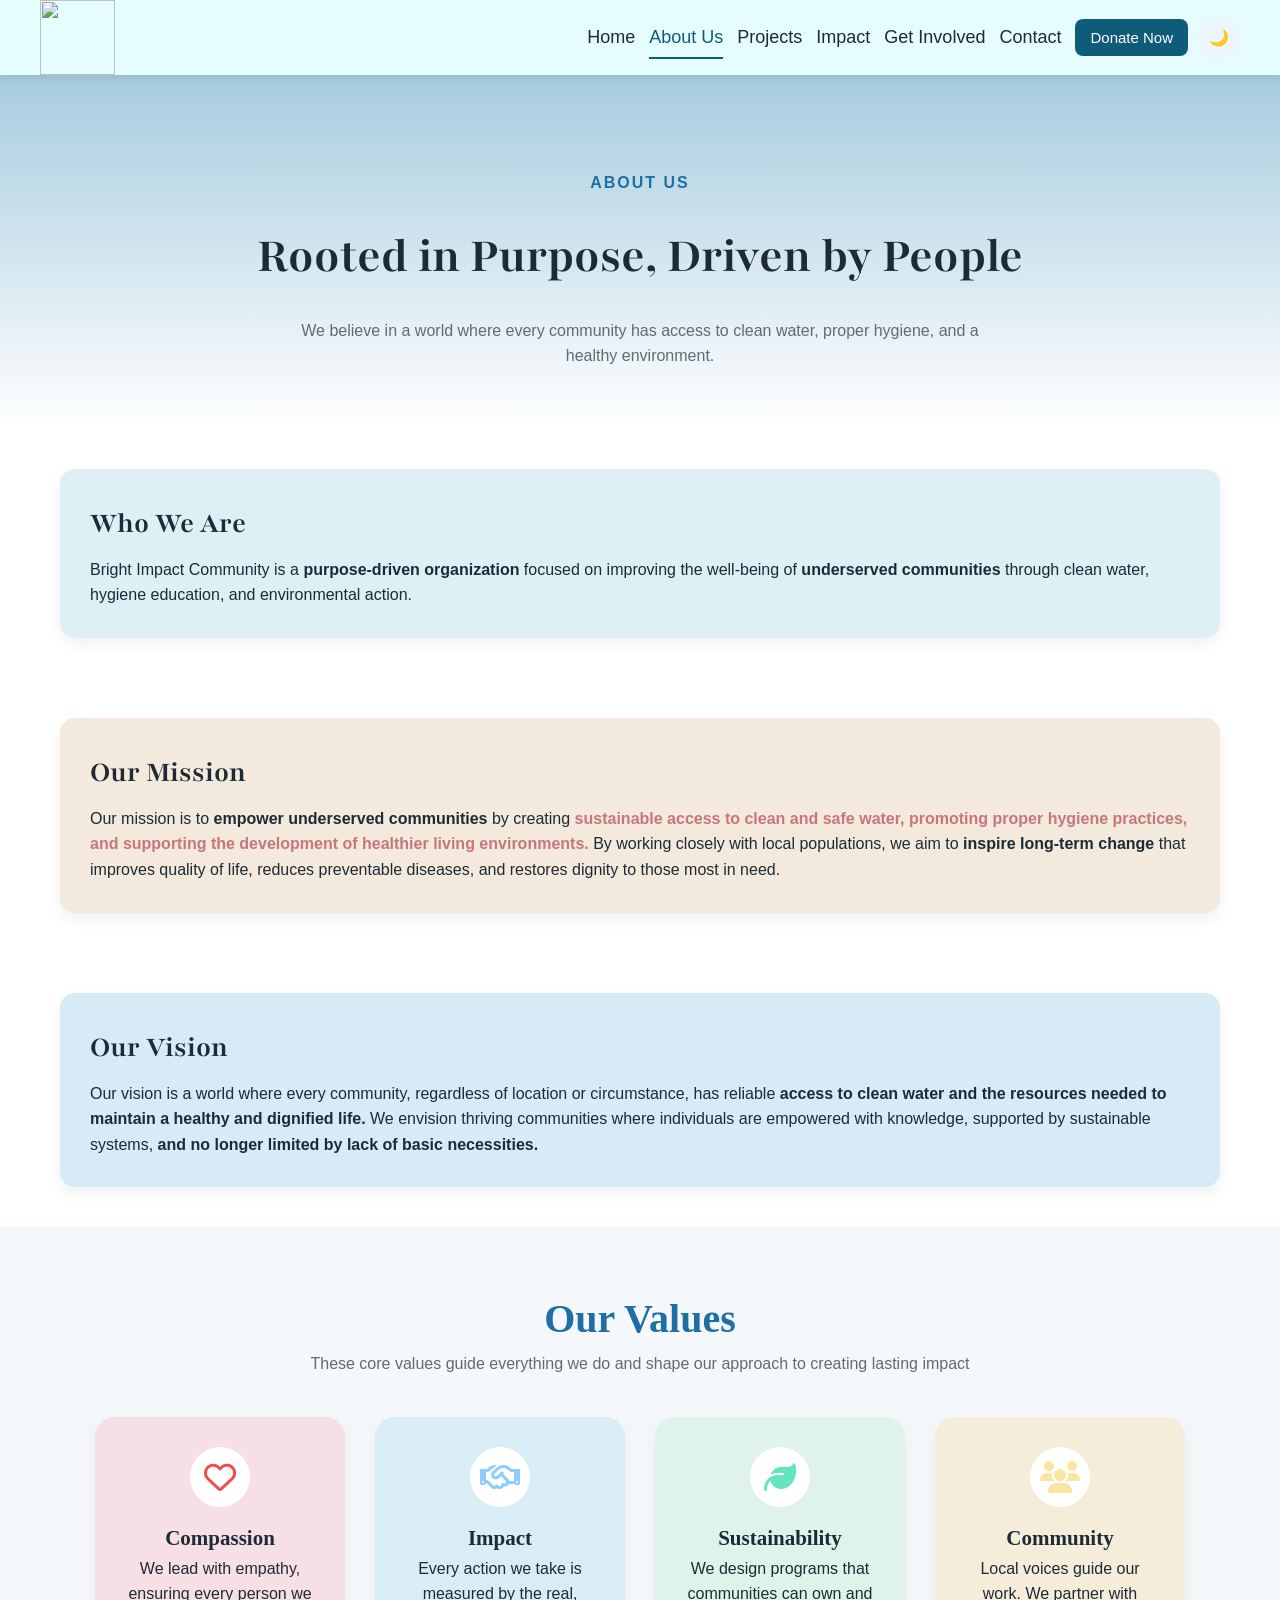
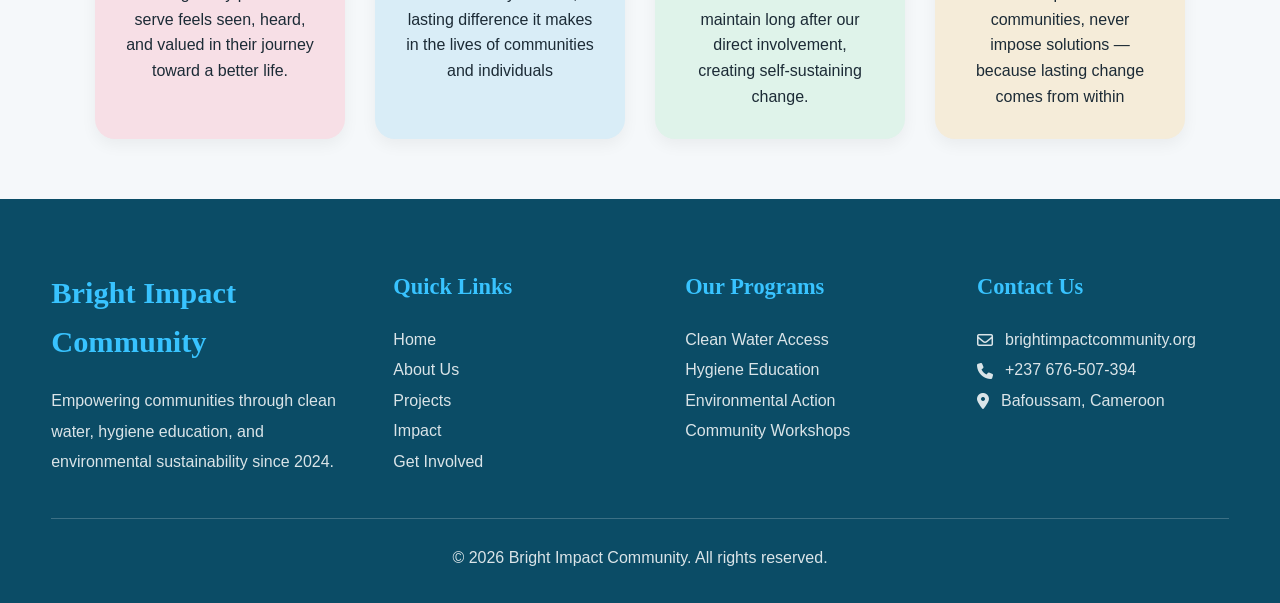
==== About.html @ b59fd04d "Add files via upload" ====
<!DOCTYPE html>
<html lang="en">
<head>
    <meta charset="UTF-8">
    <meta name="viewport" content="width=device-width, initial-scale=1.0">
     <title>About - Bright Impact</title>
    <link rel="stylesheet" href="about.css">
    <link rel="icon" type="image/png" href="images/favicon.png">
    <link rel="preconnect" href="https://fonts.gstatic.com" crossorigin>
    <link href="https://fonts.googleapis.com/css2?family=Playfair:ital,opsz,wght@0,5..1200,300..900;1,5..1200,300..900&display=swap" rel="stylesheet">
    <title>Document</title>
 <link
  rel="stylesheet"
  href="https://cdnjs.cloudflare.com/ajax/libs/font-awesome/6.5.2/css/all.min.css"
/>
</head>
<body>

  <!-- NAVBAR -->
<header class="navbar">
<img src="images/logo-light.png" alt="" class="logo" height="75px" width="75px" id="logo">
  <nav id="nav-menu">
    <a href="index.html" >Home</a>
    <a href="About.html" class="active">About Us</a>
    <a href="Projects.html">Projects</a>
    <a href="Impact.html">Impact</a>
    <a href="GetInvolved.html">Get Involved</a>
    <a href="Contact.html">Contact</a>
  <a href="Contact.html"><button class="donate-btn">Donate Now</button></a>
  </nav>

  <!-- Hamburger -->
     <div class="nav-actions">
        <button id="theme-toggle" class="theme-toggle" aria-label="Toggle theme">🌙</button>
        <button id="menu-toggle" class="menu-toggle" aria-label="Open menu">
          <i class="fa-solid fa-bars"></i>
        </button>
      </div>
</header>

<!-- HERO -->
<section class="hero">
    <p class="small-title">ABOUT US</p>
    <h1>Rooted in Purpose, Driven by People</h1>
    <p class="subtitle">
        We believe in a world where every community has access to clean water,
        proper hygiene, and a healthy environment.
    </p>
</section>

<!-- WHO WE ARE -->
<section class="card-section">
    <div class="card">
        <h2>Who We Are</h2>
        <p>
            Bright Impact Community is a <b>purpose-driven organization</b> focused on improving the well-being of <b>underserved communities</b> through clean water, hygiene education, and environmental action.
        </p>
    </div>
</section>

<!-- MISSION -->
<section class="card-section">
    <div class="card beige">
        <h2>Our Mission</h2>
        <p>
           Our mission is to <b>empower underserved communities</b> by creating <b style="color: rgb(199, 118, 125);">sustainable access to clean and safe water, promoting proper hygiene practices, and supporting the development of healthier living environments.</b>
           By working closely with local populations, we aim to <b>inspire long-term change</b> that improves quality of life, reduces preventable diseases, and restores dignity to those most in need.
        </p>
    </div>
</section>

<!-- VISION -->
<section class="card-section">
    <div class="card blue">
        <h2>Our Vision</h2>
        <p>
           Our vision is a world where every community, regardless of location or circumstance, has reliable <b>access to clean water and the resources needed to maintain a healthy and dignified life.</b>
           We envision thriving communities where individuals are empowered with knowledge, supported by sustainable systems, <b>and no longer limited by lack of basic necessities.</b>
        </p>
    </div>
</section>

<!-- VALUES -->
<section class="values">
    <h2>Our Values</h2>
    <p class="values-sub">
        These core values guide everything we do and shape our approach to creating lasting impact
    </p>

    <div class="values-container">

        <div class="value-card pink">
            <div class="icon"><i class="fa-regular fa-heart fa-2xl" style="color: rgb(237, 79, 79);"></i></div>
            <h3>Compassion</h3>
            <p>We lead with empathy, ensuring every person we serve feels seen, heard, and valued in their journey toward a better life.</p>
        </div>

        <div class="value-card light-blue">
            <div class="icon"><i class="fa-regular fa-handshake fa-2xl" style="color: rgb(142, 204, 252);"></i></div>
            <h3>Impact</h3>
            <p>Every action we take is measured by the real, lasting difference it makes in the lives of communities and individuals</p>
        </div>

        <div class="value-card green">
            <div class="icon"><i class="fa-solid fa-leaf fa-2xl" style="color: rgb(99, 230, 190);"></i></div>
            <h3>Sustainability</h3>
            <p>We design programs that communities can own and maintain long after our direct involvement, creating self-sustaining change.</p>
        </div>

        <div class="value-card yellow">
            <div class="icon"><i class="fa-solid fa-users fa-2xl" style="color: rgb(250, 230, 162);"></i></div>
            <h3>Community</h3>
            <p>Local voices guide our work. We partner with communities, never impose solutions — because lasting change comes from within</p>
        </div>

    </div>
</section>

  <!-- FOOTER -->
  <footer class="footer">
    <div class="footer-grid">
      <div>
        <h3>Bright Impact Community</h3>
        <p>
          Empowering communities through clean water, hygiene education,
          and environmental sustainability since 2024.
        </p>
      </div>

      <div>
        <h4>Quick Links</h4>
        <ul>
          <li><a href="index.html">Home</a></li>
          <li><a href="About.html">About Us</a></li>
          <li><a href="Projects.html">Projects</a></li>
          <li><a href="Impact.html">Impact</a></li>
          <li><a href="GetInvolved.html">Get Involved</a></li>
        </ul>
      </div>

      <div>
        <h4>Our Programs</h4>
        <ul>
          <li><a href="Projects.html">Clean Water Access</a></li>
          <li><a href="Projects.html">Hygiene Education</a></li>
          <li><a href="Projects.html">Environmental Action</a></li>
          <li><a href="Projects.html">Community Workshops</a></li>
        </ul>
      </div>

      <div>
        <h4>Contact Us</h4>
        <ul class="contact-list">
          <li><i class="fa-regular fa-envelope"></i> brightimpactcommunity.org</li>
          <li><i class="fa-solid fa-phone"></i> +237 676-507-394</li>
          <li><i class="fa-solid fa-location-dot"></i> Bafoussam, Cameroon</li>
        </ul>
      </div>
    </div>

    <div class="footer-bottom">
      <p>&copy; 2026 Bright Impact Community. All rights reserved.</p>
    </div>
  </footer>

  <!-- BACK TO TOP -->
  <button id="backToTop" class="back-to-top" aria-label="Back to top">
    <i class="fa-solid fa-arrow-up"></i>
  </button>

<script src="about.js"></script>
</body>
</html>
---- about.css ----
* {
  margin: 0;
  padding: 0;
  box-sizing: border-box;
  font-family: 'Segoe UI', sans-serif;
}

img {
  max-width: 100%;
  display: block;
}

:root {
  --bg-color: #f5f8fa;
  --text-color: #1c2b36;
  --primary-color: #0f5c7a;
  --primary-dark: #0b4c66;
  --nav-bg: #e5fdff;
  --card-color: #ffffff;
  --subtitle-color: #5e6c75;
  --shadow: 0 10px 20px rgba(0,0,0,0.10);
}

body.dark-mode {
  --bg-color: #08131d;
  --text-color: #f3f8fc;
  --primary-color: #35a7d0;
  --primary-dark: #0d2d42;
  --nav-bg: #0b1823;
  --card-color: #10202d;
  --subtitle-color: #bfd0db;
  --shadow: 0 10px 20px rgba(0,0,0,0.35);
}

body {
  background: var(--bg-color);
  color: var(--text-color);
  line-height: 1.6;
  overflow-x: hidden;
}

/* NAVBAR */
.logo {
  border-radius: 0;
  object-fit: cover;
}

.navbar {
  display: flex;
  justify-content: space-between;
  padding: 0 40px;
  align-items: center;
  position: fixed;
  top: 0;
  left: 0;
  width: 100%;
  z-index: 1000;
  background: var(--nav-bg);
  box-shadow: 0 2px 10px rgba(0, 0, 0, 0.1);
}

nav {
  display: flex;
  align-items: center;
  gap: 14px;
  margin-left: auto;
}

.navbar nav a {
  text-decoration: none;
  color: var(--text-color);
  font-size: large;
  position: relative;
}

.navbar nav a:hover,
.navbar nav a.active {
  color: var(--primary-color);
}

.navbar nav a.active::after,
.navbar nav a:hover::after {
  content: "";
  position: absolute;
  left: 0;
  bottom: -7px;
  width: 100%;
  height: 2px;
  background: var(--primary-color);
}

.donate-btn {
  background: var(--primary-color);
  color: white;
  border: none;
  padding: 10px 15px;
  border-radius: 8px;
  font-size: 15px;
  cursor: pointer;
  transition: 0.3s ease;
}

.donate-btn:hover {
  background: var(--primary-dark);
  color: hsl(207, 22%, 90%);
  transform: translateY(-2px);
}

.nav-actions {
  display: flex;
  align-items: center;
  gap: 10px;
  margin-left: 10px;
}

.theme-toggle,
.menu-toggle {
  border: none;
  width: 42px;
  height: 42px;
  border-radius: 50%;
  cursor: pointer;
  background: #edf7fb;
  font-size: 1rem;
}

.menu-toggle {
  display: none;
  font-size: 28px;
  color: var(--text-color);
}

/* HERO */
.hero {
  text-align: center;
  padding: 80px 20px 60px;
  background: linear-gradient(to bottom, #a5cbde, #ffffff);
  margin-top: 70px;
}

body.dark-mode .hero {
  background: linear-gradient(to bottom, #0f2433, #0e3646);
}

.small-title {
  color: #1d6fa5;
  font-weight: bold;
  letter-spacing: 2px;
  padding-top: 20px;
}

body.dark-mode .small-title {
  color: #69c8f0;
}

.hero h1 {
  font-size: clamp(2.4rem, 6vw, 3.2rem);
  margin: 20px 0;
  font-family: Playfair, serif;
}

.subtitle {
  color: var(--subtitle-color);
  max-width: 700px;
  margin: auto;
}

/* CARDS */
.card-section {
  padding: 40px 60px;
  background-color: #ffffff;
}

.card {
  background: #dfeff6;
  padding: 30px;
  border-radius: 15px;
  box-shadow: 0 6px 16px rgba(0,0,0,0.06);
  transition: 0.35s ease;
}

.card:hover {
  transform: translateY(-10px);
  box-shadow: 0 10px 30px rgba(0,0,0,0.18);
}

.card.beige {
  background: #f3e9dc;
}

.card.blue {
  background: #d6ebf5;
}

.card h2 {
  margin-bottom: 10px;
  font-family: Playfair, serif;
  font-size: 30px;
}

/* VALUES */
.values {
  text-align: center;
  padding: 60px 20px;
}

.values h2 {
  font-size: 40px;
  color: #1d6fa5;
  font-family: 'Times New Roman', Times, serif;
}

body.dark-mode .values h2 {
  color: #69c8f0;
}

.values-sub {
  margin-bottom: 40px;
  color: var(--subtitle-color);
}

.values-container {
  display: flex;
  gap: 30px;
  justify-content: center;
  flex-wrap: wrap;
}

.values-container h3 {
  font-family: 'Times New Roman', Times, serif;
  font-size: 21px;
}

.value-card {
  width: 250px;
  padding: 30px;
  border-radius: 20px;
  transition: 0.3s ease;
  box-shadow: 0 6px 16px rgba(0,0,0,0.05);
}

.value-card:hover {
  transform: translateY(-10px);
  box-shadow: 0 5px 15px rgba(0,0,0,0.18);
}

/* COLORS */
.pink { background: #f7dfe6; }
.light-blue { background: #d9edf7; }
.green { background: #dff3ea; }
.yellow { background: #f5ecd9; }

/* ICON */
.icon {
  background: white;
  width: 60px;
  height: 60px;
  border-radius: 50%;
  display: flex;
  justify-content: center;
  align-items: center;
  margin: auto auto 15px;
}
/*Animations*/
/* REVEAL ANIMATION */
.card,
.value-card {
  opacity: 0;
  transform: translateY(40px);
  transition: all 0.6s ease;
}

.card.show,
.value-card.show {
  opacity: 1;
  transform: translateY(0);
}
/* FOOTER */
.footer {
  background: #0b4c66;
  color: white;
  padding: 70px 0 30px;
}

.footer-grid {
  width: min(1180px, 92%);
  margin: auto;
  display: grid;
  grid-template-columns: 1.2fr 1fr 1fr 1fr;
  gap: 40px;
}

.footer h3,
.footer h4 {
  font-family: "Playfair Display", serif;
  margin-bottom: 20px;
  font-size: 1.9rem;
  color: #38c3ff;
}

.footer h4 {
  font-size: 1.4rem;
}

.footer p,
.footer li,
.footer a {
  color: rgba(255,255,255,0.85);
  line-height: 1.9;
  font-size: 1rem;
  text-decoration: none;
}

.footer ul {
  list-style: none;
}

.footer a:hover {
  color: white;
}

.contact-list li {
  display: flex;
  align-items: center;
  gap: 12px;
}

.footer-bottom {
  width: min(1180px, 92%);
  margin: 40px auto 0;
  border-top: 1px solid rgba(255,255,255,0.2);
  padding-top: 24px;
  text-align: center;
}

/* BACK TO TOP */
.back-to-top {
  position: fixed;
  right: 22px;
  bottom: 24px;
  width: 62px;
  height: 62px;
  border: none;
  border-radius: 50%;
  background: linear-gradient(135deg, #14a8e2, #1a6bf2);
  color: white;
  font-size: 1.3rem;
  box-shadow: 0 12px 25px rgba(17, 121, 200, 0.25);
  cursor: pointer;
  z-index: 999;
  opacity: 0;
  visibility: hidden;
  transition: 0.3s ease;
}

.back-to-top.show {
  opacity: 1;
  visibility: visible;
}

/* DARK MODE */
body.dark-mode .navbar {
  background: rgba(10, 22, 34, 0.96);
}

body.dark-mode nav a,
body.dark-mode .theme-toggle,
body.dark-mode .menu-toggle,
body.dark-mode .hero h1,
body.dark-mode .card h2,
body.dark-mode .value-card h3 {
  color: #e8f1ff;
}

body.dark-mode .subtitle,
body.dark-mode .values-sub,
body.dark-mode .card p,
body.dark-mode .value-card p {
  color: #bfd1e6;
}

body.dark-mode .card-section,
body.dark-mode .values {
  background: #0d1b2a;
}

body.dark-mode .card,
body.dark-mode .card.beige,
body.dark-mode .card.blue,
body.dark-mode .value-card {
  background: #14283c;
}

body.dark-mode .icon {
  background: #163244;
}

/* RESPONSIVE */
@media (max-width: 1100px) {
  .footer-grid {
    grid-template-columns: repeat(2, 1fr);
  }

  .card-section {
    padding: 30px;
  }
}

@media (max-width: 900px) {
  .menu-toggle {
    display: inline-grid;
    place-items: center;
  }

  nav {
    position: absolute;
    top: 82px;
    right: 4%;
    width: 260px;
    background: var(--nav-bg);
    flex-direction: column;
    align-items: flex-start;
    padding: 24px;
    border-radius: 20px;
    box-shadow: var(--shadow);
    opacity: 0;
    pointer-events: none;
    transform: translateY(20px);
    transition: 0.3s ease;
  }

  nav.active {
    opacity: 1;
    pointer-events: auto;
    transform: translateY(0);
  }

  .footer-grid {
    grid-template-columns: 1fr;
  }

  body.dark-mode nav {
    background: var(--nav-bg);
  }

  body.dark-mode .theme-toggle,
  body.dark-mode .menu-toggle {
    background: #14283c;
    color: #e8f1ff;
  }
}

@media (max-width: 700px) {
  .hero {
    padding: 70px 18px 45px;
  }

  .card-section {
    padding: 20px 16px;
  }

  .card {
    padding: 22px;
  }

  .value-card {
    width: 100%;
    max-width: 340px;
  }

  .back-to-top {
    width: 55px;
    height: 55px;
    right: 16px;
    bottom: 18px;
  }
}

@media (max-width: 480px) {
  nav {
    width: calc(100vw - 28px);
    right: 14px;
    top: 78px;
  }

  .hero h1 {
    font-size: 2rem;
  }
}
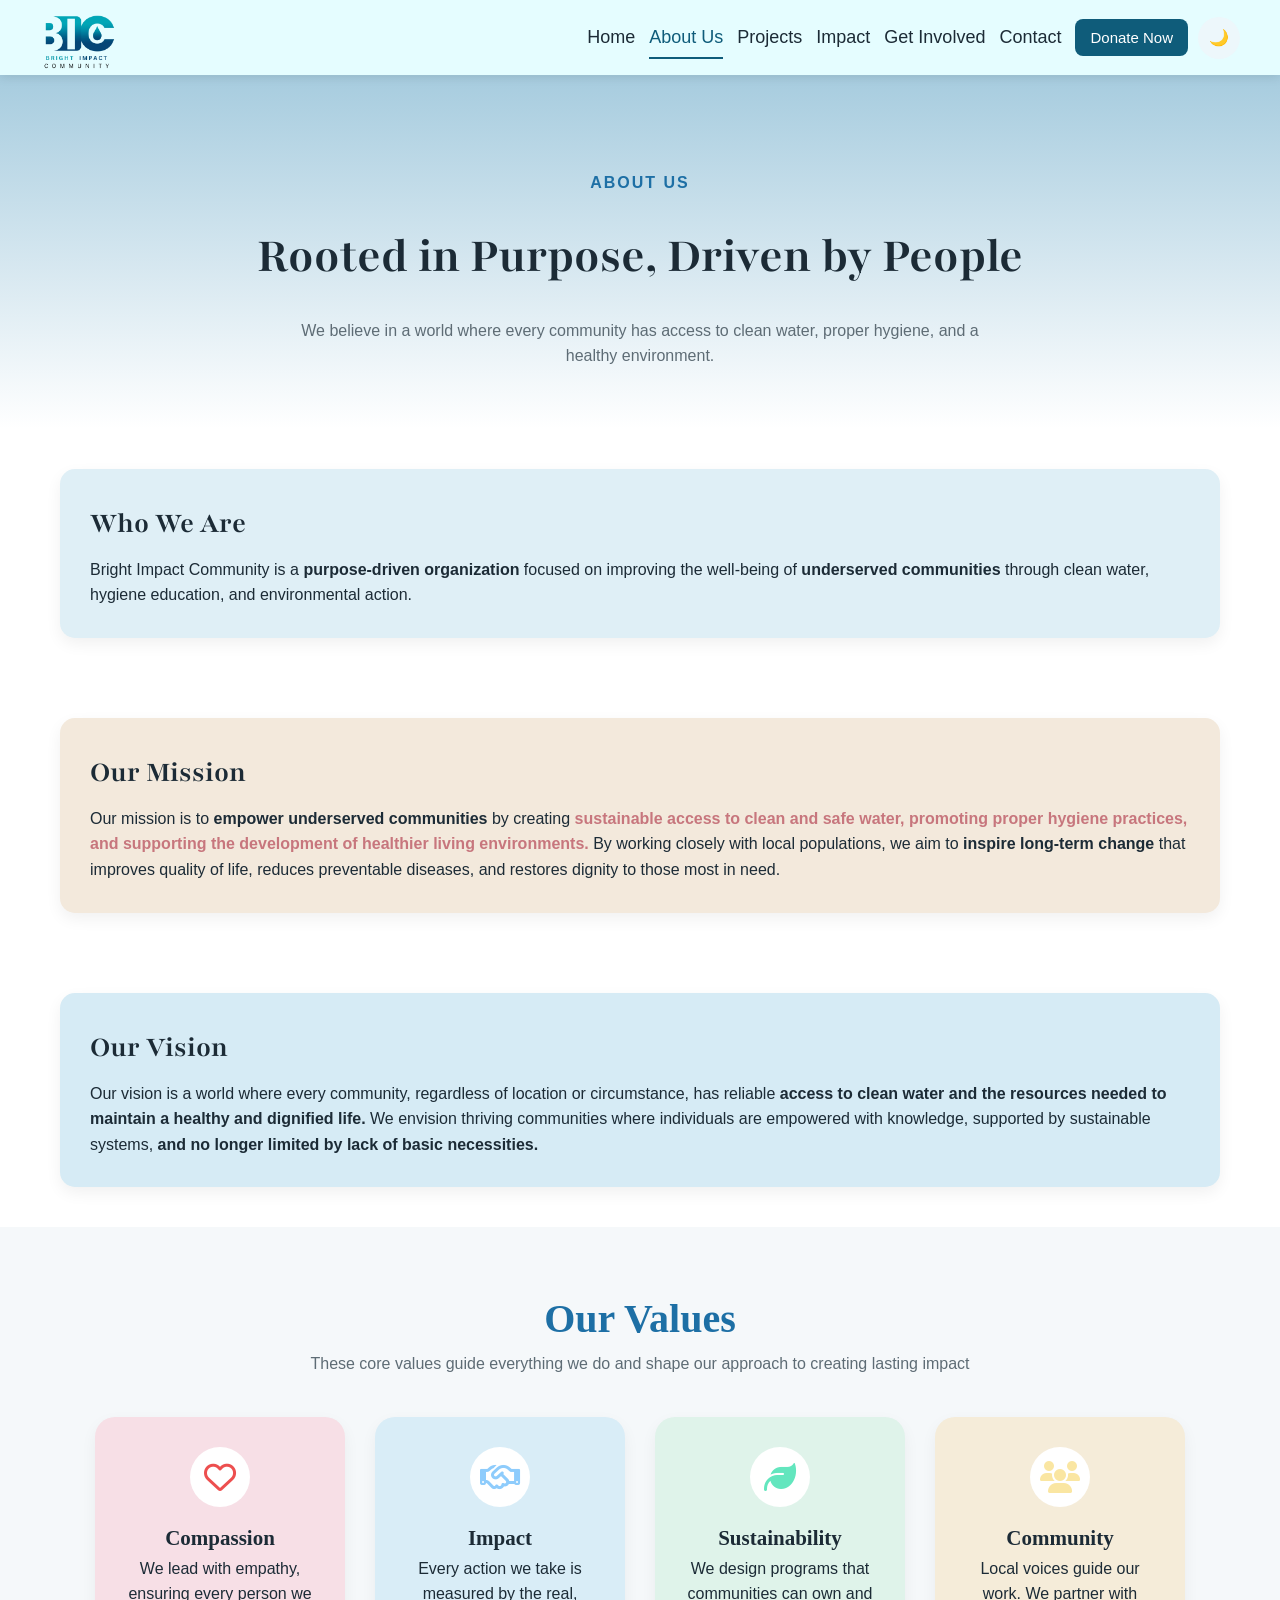
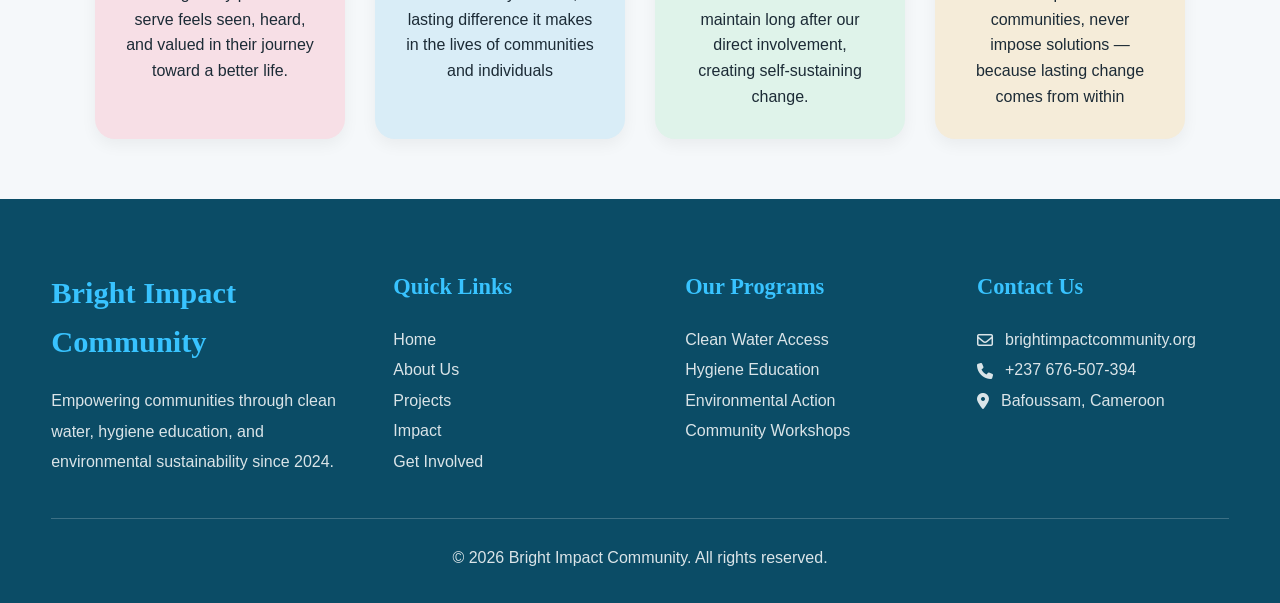
==== commit 3f61cf16: "Refactor About.html for improved structure Updated HTML structure and fixed resource links." ====
--- a/About.html
+++ b/About.html
@@ -5,7 +5,7 @@
     <meta name="viewport" content="width=device-width, initial-scale=1.0">
      <title>About - Bright Impact</title>
     <link rel="stylesheet" href="about.css">
-    <link rel="icon" type="image/png" href="images/favicon.png">
+    <link rel="icon" type="image/png" href="favicon.png">
     <link rel="preconnect" href="https://fonts.gstatic.com" crossorigin>
     <link href="https://fonts.googleapis.com/css2?family=Playfair:ital,opsz,wght@0,5..1200,300..900;1,5..1200,300..900&display=swap" rel="stylesheet">
     <title>Document</title>
@@ -18,7 +18,7 @@
 
   <!-- NAVBAR -->
 <header class="navbar">
-<img src="images/logo-light.png" alt="" class="logo" height="75px" width="75px" id="logo">
+<img src="logo-light.png" alt="" class="logo" height="75px" width="75px" id="logo">
   <nav id="nav-menu">
     <a href="index.html" >Home</a>
     <a href="About.html" class="active">About Us</a>
@@ -170,4 +170,4 @@
 
 <script src="about.js"></script>
 </body>
-</html>+</html>
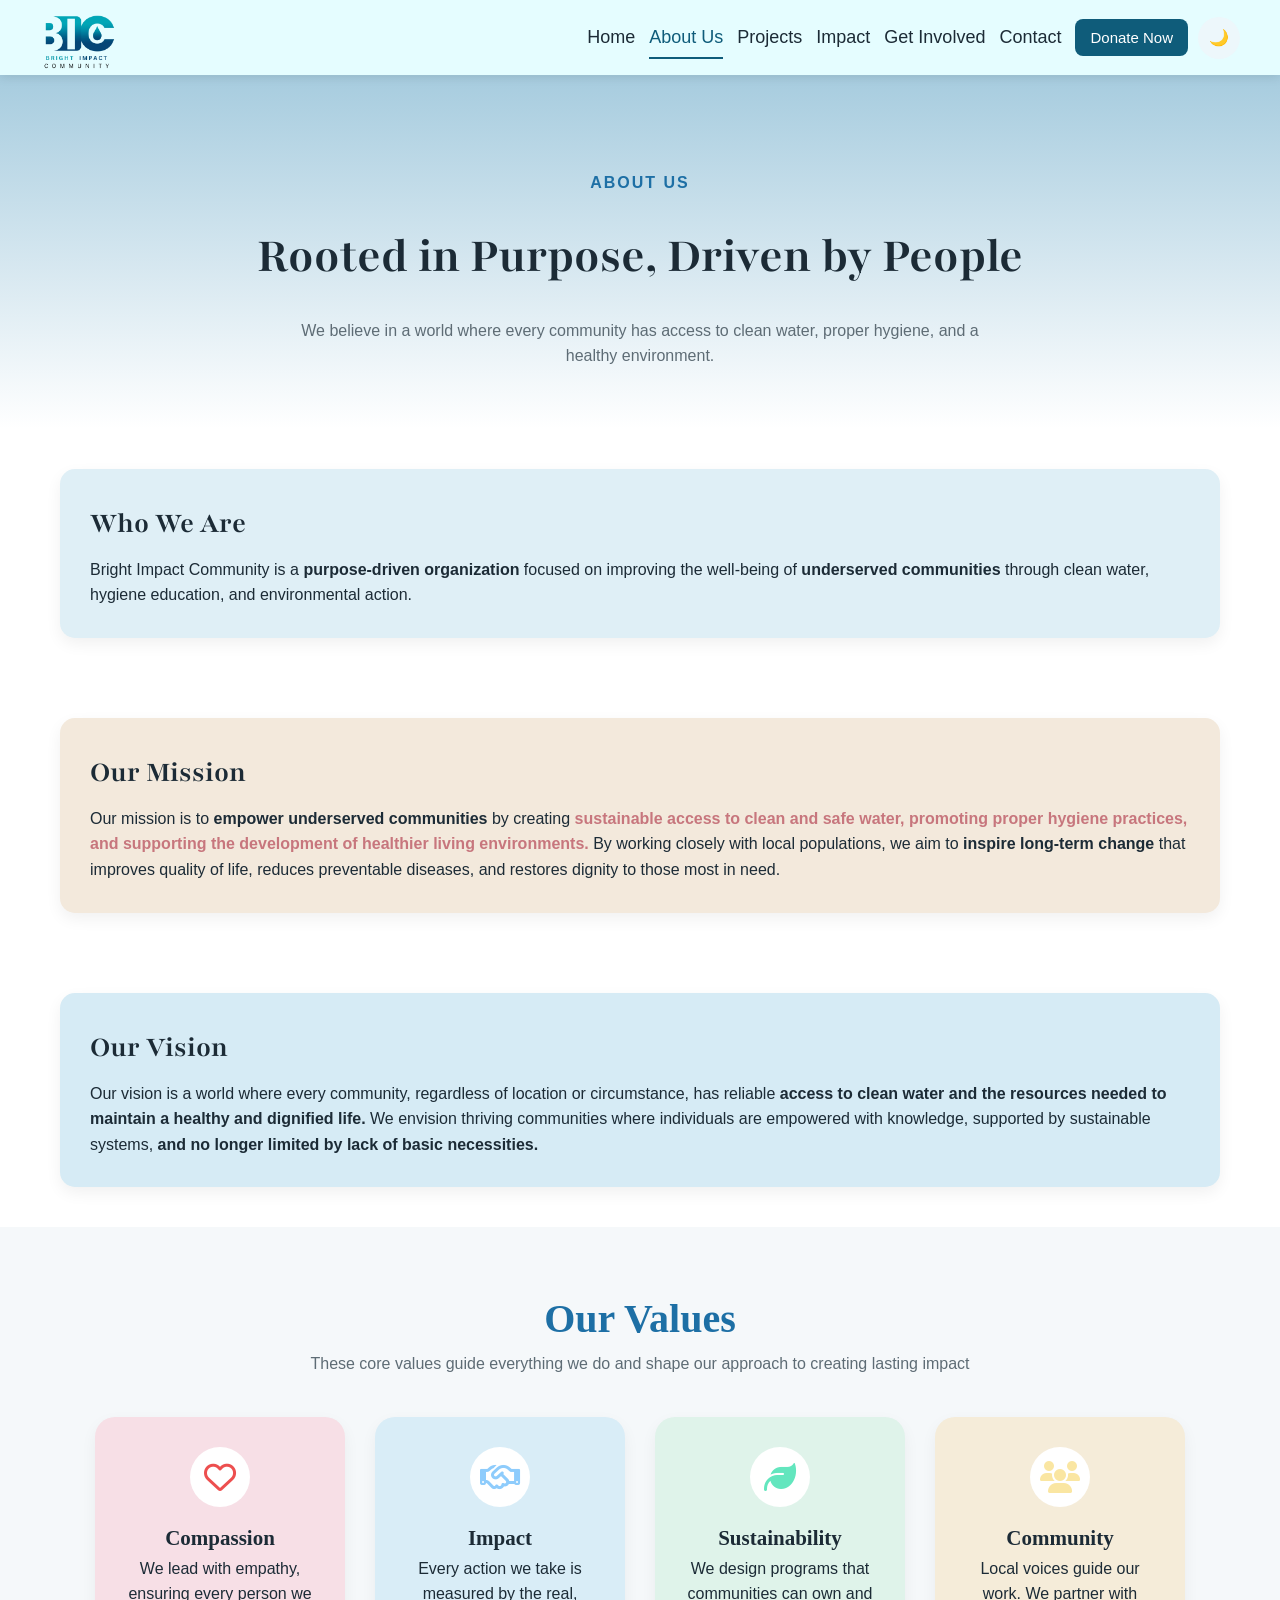
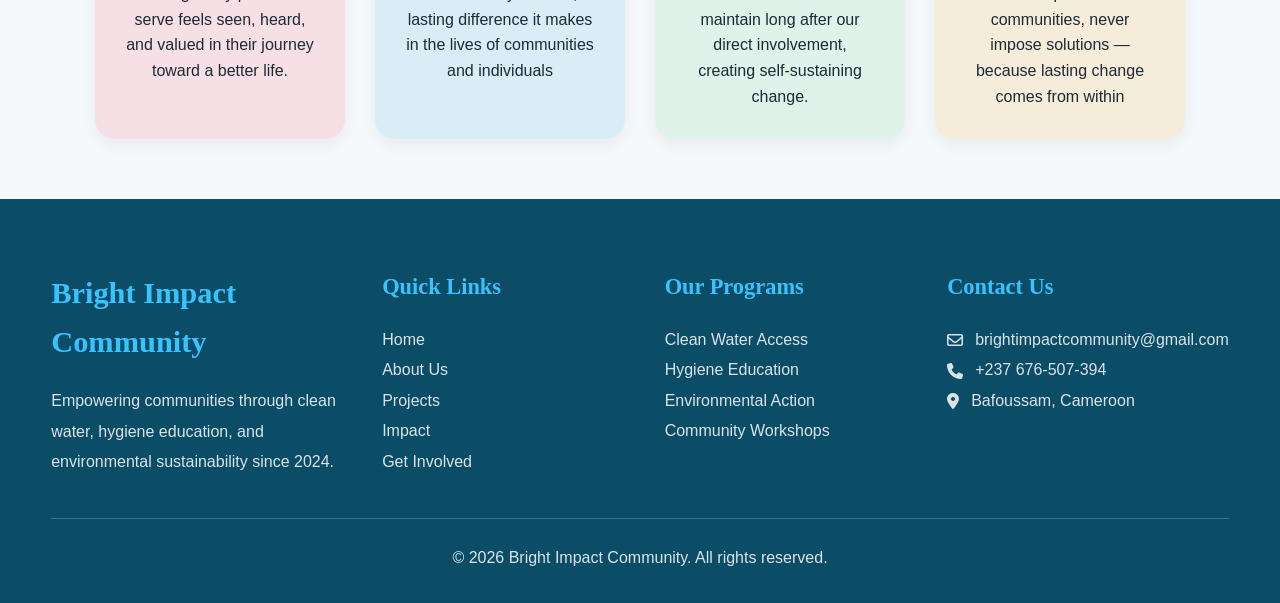
==== commit 8d8a9a98: "Fix HTML structure and update content" ====
--- a/About.html
+++ b/About.html
@@ -151,7 +151,7 @@
       <div>
         <h4>Contact Us</h4>
         <ul class="contact-list">
-          <li><i class="fa-regular fa-envelope"></i> brightimpactcommunity.org</li>
+          <li><i class="fa-regular fa-envelope"></i> brightimpactcommunity@gmail.com </li>
           <li><i class="fa-solid fa-phone"></i> +237 676-507-394</li>
           <li><i class="fa-solid fa-location-dot"></i> Bafoussam, Cameroon</li>
         </ul>
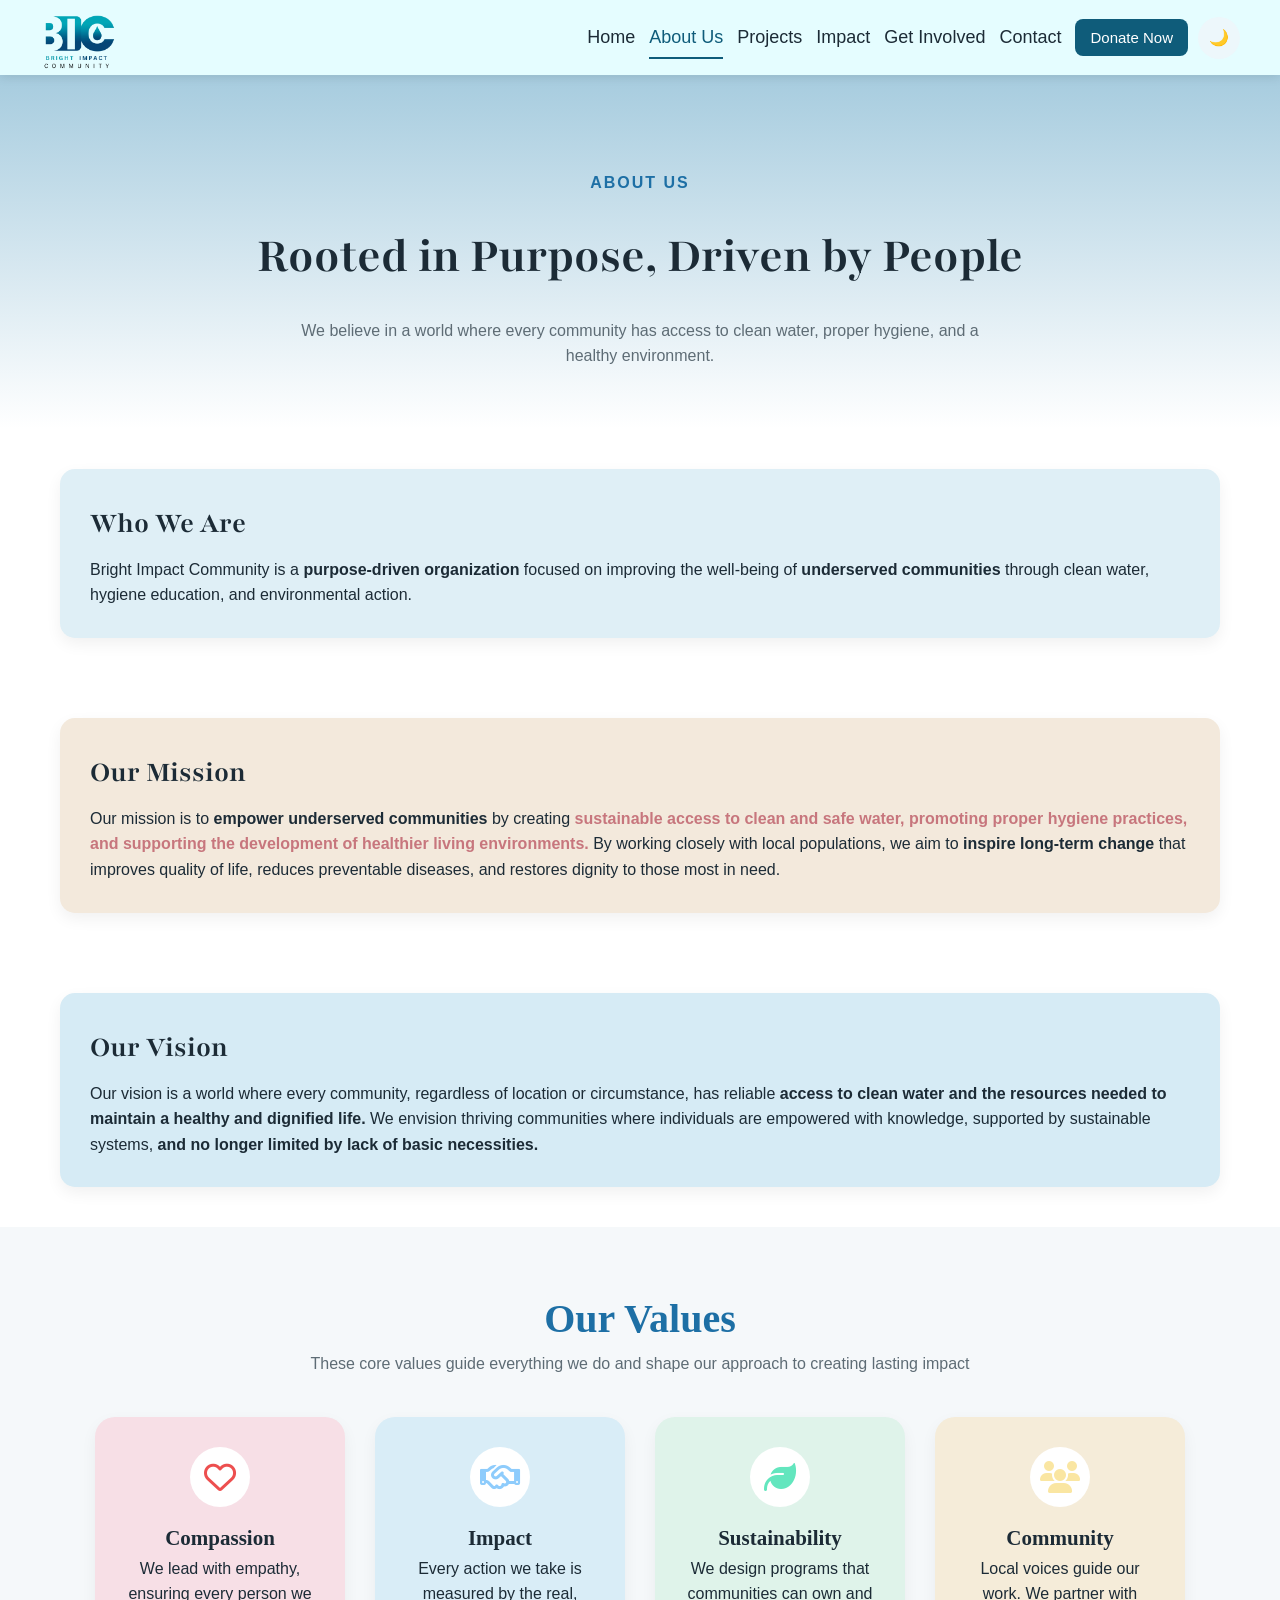
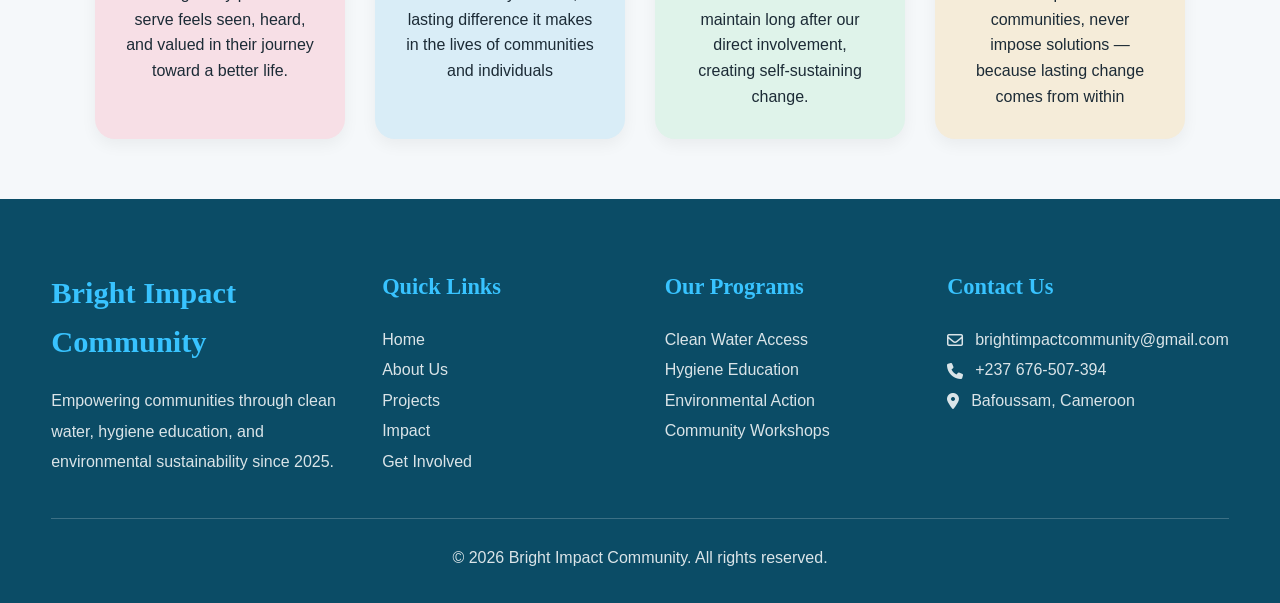
==== commit 8cc3afa0: "Fix HTML encoding issues in About.html" ====
--- a/About.html
+++ b/About.html
@@ -123,7 +123,7 @@
         <h3>Bright Impact Community</h3>
         <p>
           Empowering communities through clean water, hygiene education,
-          and environmental sustainability since 2024.
+          and environmental sustainability since 2025.
         </p>
       </div>
 
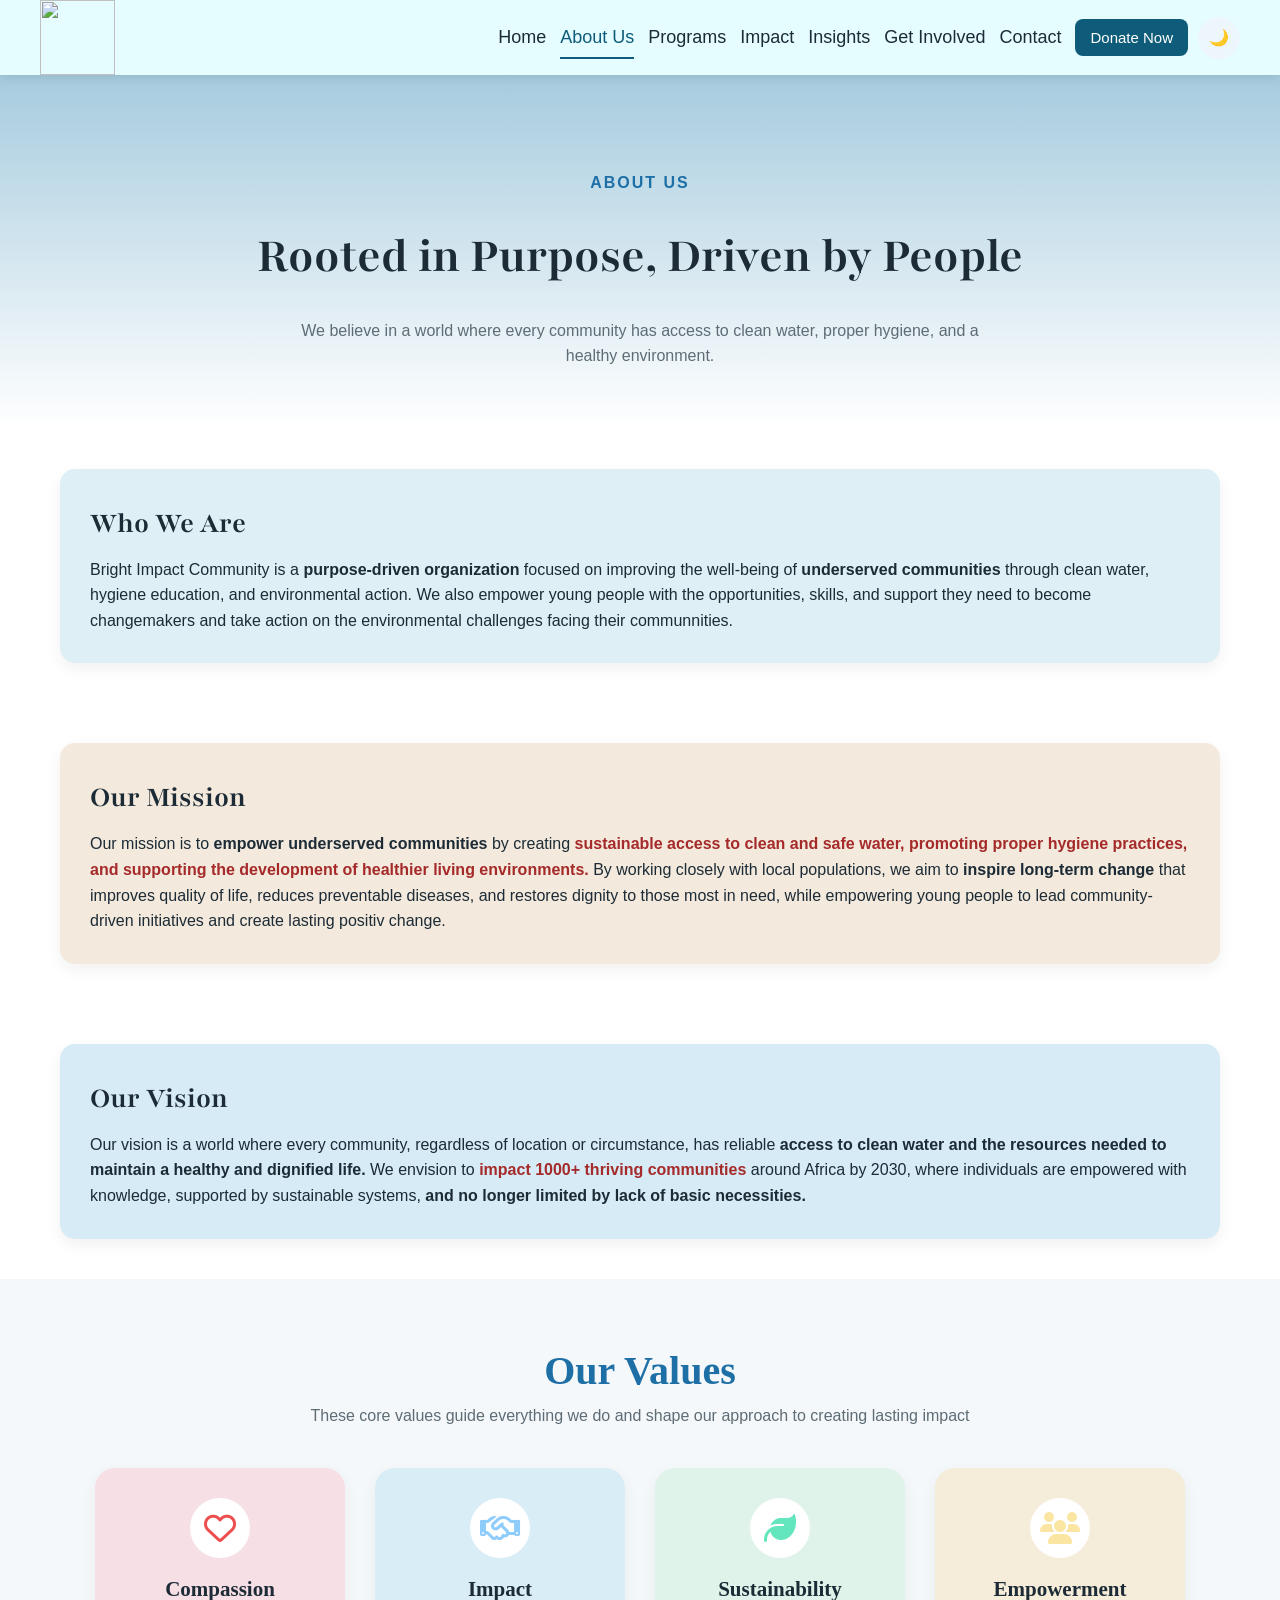
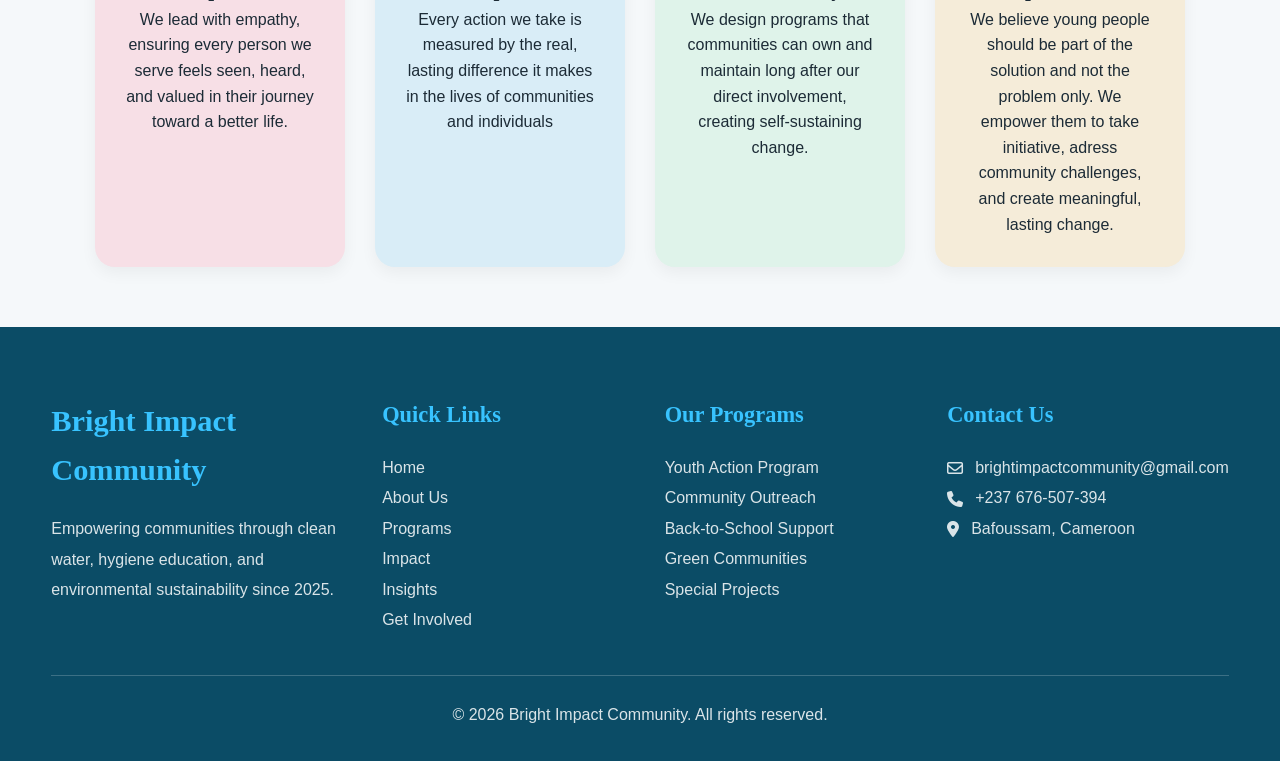
==== commit 308552a6: "Add files via upload" ====
--- a/About.html
+++ b/About.html
@@ -5,7 +5,7 @@
     <meta name="viewport" content="width=device-width, initial-scale=1.0">
      <title>About - Bright Impact</title>
     <link rel="stylesheet" href="about.css">
-    <link rel="icon" type="image/png" href="favicon.png">
+    <link rel="icon" type="image/png" href="images/favicon.png">
     <link rel="preconnect" href="https://fonts.gstatic.com" crossorigin>
     <link href="https://fonts.googleapis.com/css2?family=Playfair:ital,opsz,wght@0,5..1200,300..900;1,5..1200,300..900&display=swap" rel="stylesheet">
     <title>Document</title>
@@ -18,15 +18,16 @@
 
   <!-- NAVBAR -->
 <header class="navbar">
-<img src="logo-light.png" alt="" class="logo" height="75px" width="75px" id="logo">
+<img src="images/logo-light.png" alt="" class="logo" height="75px" width="75px" id="logo">
   <nav id="nav-menu">
     <a href="index.html" >Home</a>
     <a href="About.html" class="active">About Us</a>
-    <a href="Projects.html">Projects</a>
+    <a href="Projects.html">Programs</a>
     <a href="Impact.html">Impact</a>
+    <a href="Insights.html">Insights</a>
     <a href="GetInvolved.html">Get Involved</a>
     <a href="Contact.html">Contact</a>
-  <a href="Contact.html"><button class="donate-btn">Donate Now</button></a>
+  <a href="https://dodonate.org/donate/brightimpactcommunity" target="_blank" rel="noopener"><button class="donate-btn">Donate Now</button></a>
   </nav>
 
   <!-- Hamburger -->
@@ -54,6 +55,8 @@
         <h2>Who We Are</h2>
         <p>
             Bright Impact Community is a <b>purpose-driven organization</b> focused on improving the well-being of <b>underserved communities</b> through clean water, hygiene education, and environmental action.
+            We also empower young people with the opportunities, skills, and support they need to become changemakers and take action
+            on the environmental challenges facing their communnities.
         </p>
     </div>
 </section>
@@ -63,8 +66,8 @@
     <div class="card beige">
         <h2>Our Mission</h2>
         <p>
-           Our mission is to <b>empower underserved communities</b> by creating <b style="color: rgb(199, 118, 125);">sustainable access to clean and safe water, promoting proper hygiene practices, and supporting the development of healthier living environments.</b>
-           By working closely with local populations, we aim to <b>inspire long-term change</b> that improves quality of life, reduces preventable diseases, and restores dignity to those most in need.
+           Our mission is to <b>empower underserved communities</b> by creating <b style="color: brown;">sustainable access to clean and safe water, promoting proper hygiene practices, and supporting the development of healthier living environments.</b>
+           By working closely with local populations, we aim to <b>inspire long-term change</b> that improves quality of life, reduces preventable diseases, and restores dignity to those most in need, while empowering young people to lead community-driven initiatives and create lasting positiv change.
         </p>
     </div>
 </section>
@@ -75,7 +78,7 @@
         <h2>Our Vision</h2>
         <p>
            Our vision is a world where every community, regardless of location or circumstance, has reliable <b>access to clean water and the resources needed to maintain a healthy and dignified life.</b>
-           We envision thriving communities where individuals are empowered with knowledge, supported by sustainable systems, <b>and no longer limited by lack of basic necessities.</b>
+           We envision to <b style="color: brown;">impact 1000+ thriving communities</b> around Africa by 2030, where individuals are empowered with knowledge, supported by sustainable systems, <b>and no longer limited by lack of basic necessities.</b>
         </p>
     </div>
 </section>
@@ -109,8 +112,10 @@
 
         <div class="value-card yellow">
             <div class="icon"><i class="fa-solid fa-users fa-2xl" style="color: rgb(250, 230, 162);"></i></div>
-            <h3>Community</h3>
-            <p>Local voices guide our work. We partner with communities, never impose solutions — because lasting change comes from within</p>
+            <h3>Empowerment</h3>
+            <p>We believe young people should be part of the solution and not the problem only. We empower them
+              to take initiative, adress community challenges, and create meaningful, lasting change.
+            </p>
         </div>
 
     </div>
@@ -132,26 +137,28 @@
         <ul>
           <li><a href="index.html">Home</a></li>
           <li><a href="About.html">About Us</a></li>
-          <li><a href="Projects.html">Projects</a></li>
+          <li><a href="Projects.html">Programs</a></li>
           <li><a href="Impact.html">Impact</a></li>
+          <li><a href="Insights.html">Insights</a></li>
           <li><a href="GetInvolved.html">Get Involved</a></li>
         </ul>
       </div>
 
-      <div>
+     <div>
         <h4>Our Programs</h4>
         <ul>
-          <li><a href="Projects.html">Clean Water Access</a></li>
-          <li><a href="Projects.html">Hygiene Education</a></li>
-          <li><a href="Projects.html">Environmental Action</a></li>
-          <li><a href="Projects.html">Community Workshops</a></li>
+          <li><a href="Projects.html#youth-action">Youth Action Program</a></li>
+          <li><a href="Projects.html#community-outreach">Community Outreach</a></li>
+          <li><a href="Projects.html#back-to-school">Back-to-School Support</a></li>
+          <li><a href="Projects.html#green-communities">Green Communities</a></li>
+          <li><a href="Projects.html#special-projects">Special Projects</a></li>
         </ul>
       </div>
 
       <div>
         <h4>Contact Us</h4>
         <ul class="contact-list">
-          <li><i class="fa-regular fa-envelope"></i> brightimpactcommunity@gmail.com </li>
+          <li><i class="fa-regular fa-envelope"></i> brightimpactcommunity@gmail.com</li>
           <li><i class="fa-solid fa-phone"></i> +237 676-507-394</li>
           <li><i class="fa-solid fa-location-dot"></i> Bafoussam, Cameroon</li>
         </ul>
@@ -170,4 +177,4 @@
 
 <script src="about.js"></script>
 </body>
-</html>
+</html>
--- a/about.css
+++ b/about.css
@@ -487,3 +487,17 @@
     font-size: 2rem;
   }
 }
+
+@media (max-width: 1100px) {
+  .navbar {
+    padding: 0 20px;
+  }
+
+  .navbar nav a {
+    font-size: 1rem;
+  }
+
+  nav {
+    gap: 10px;
+  }
+}
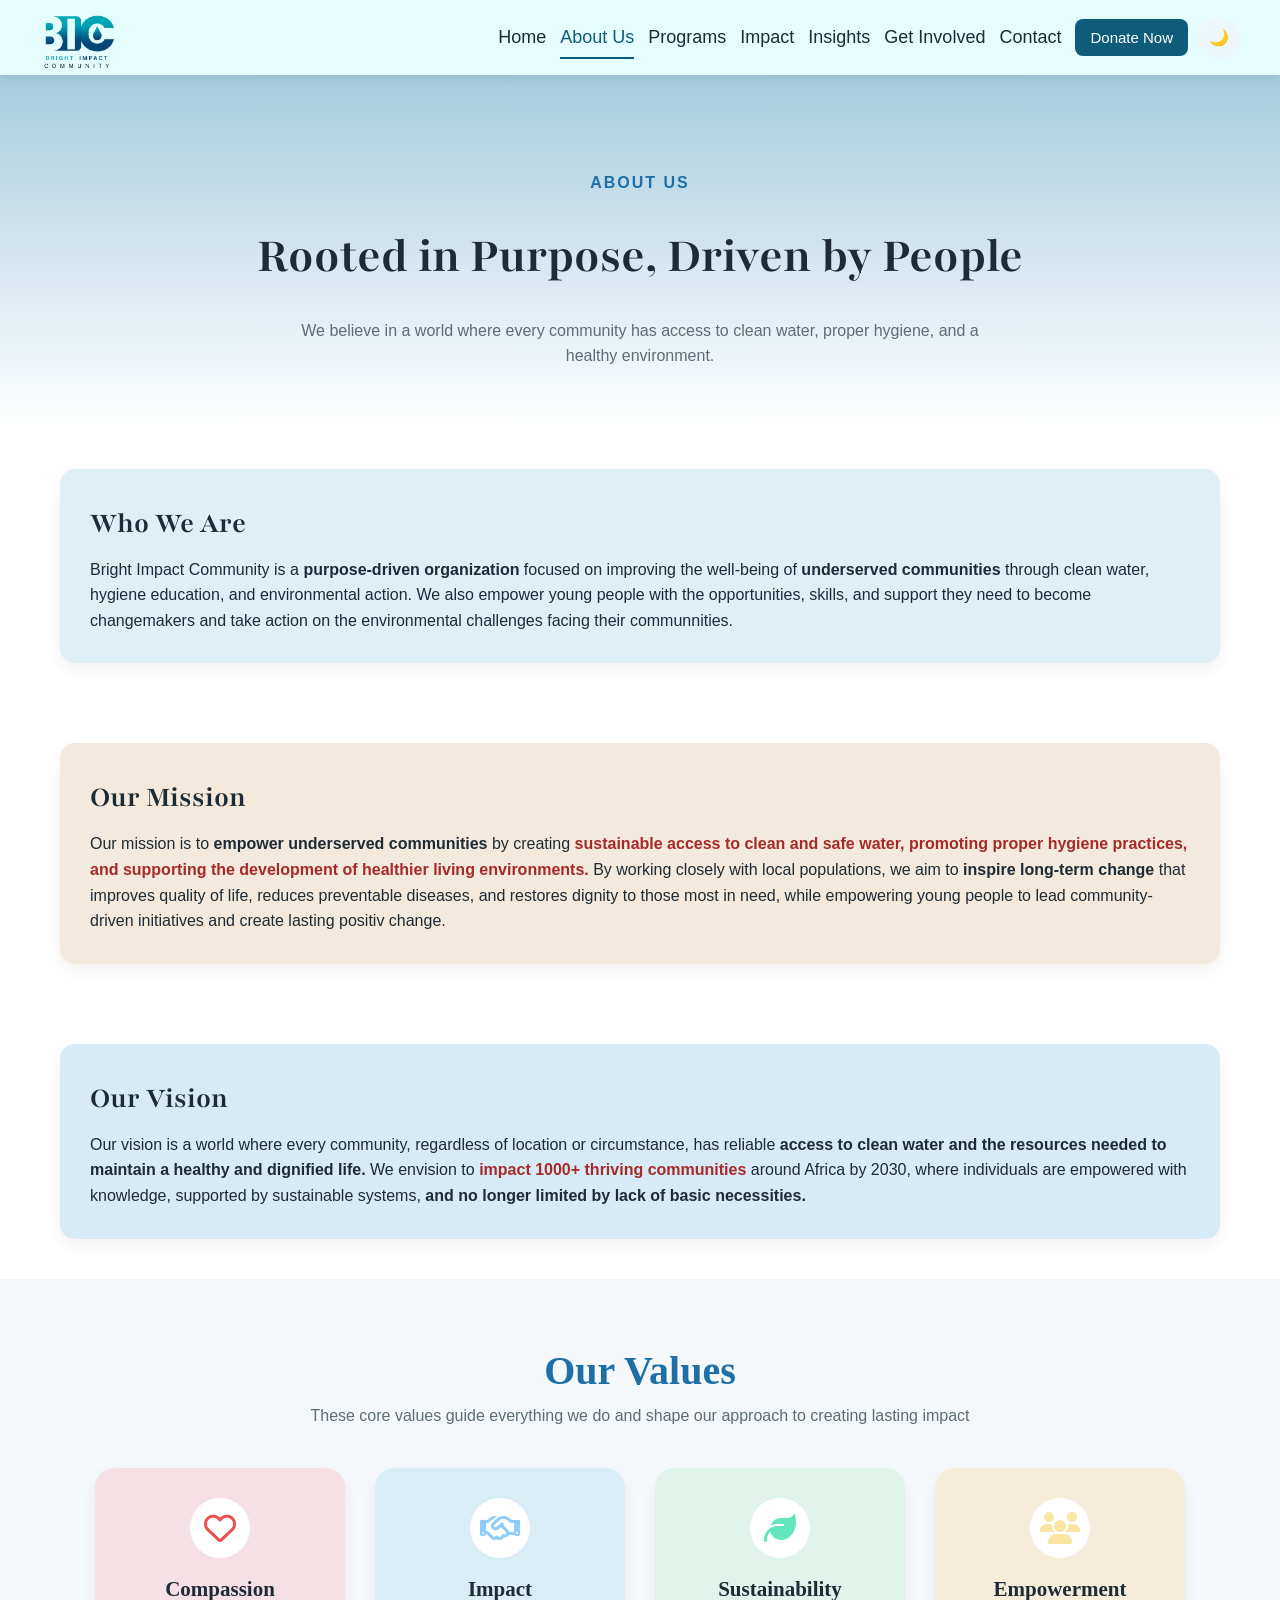
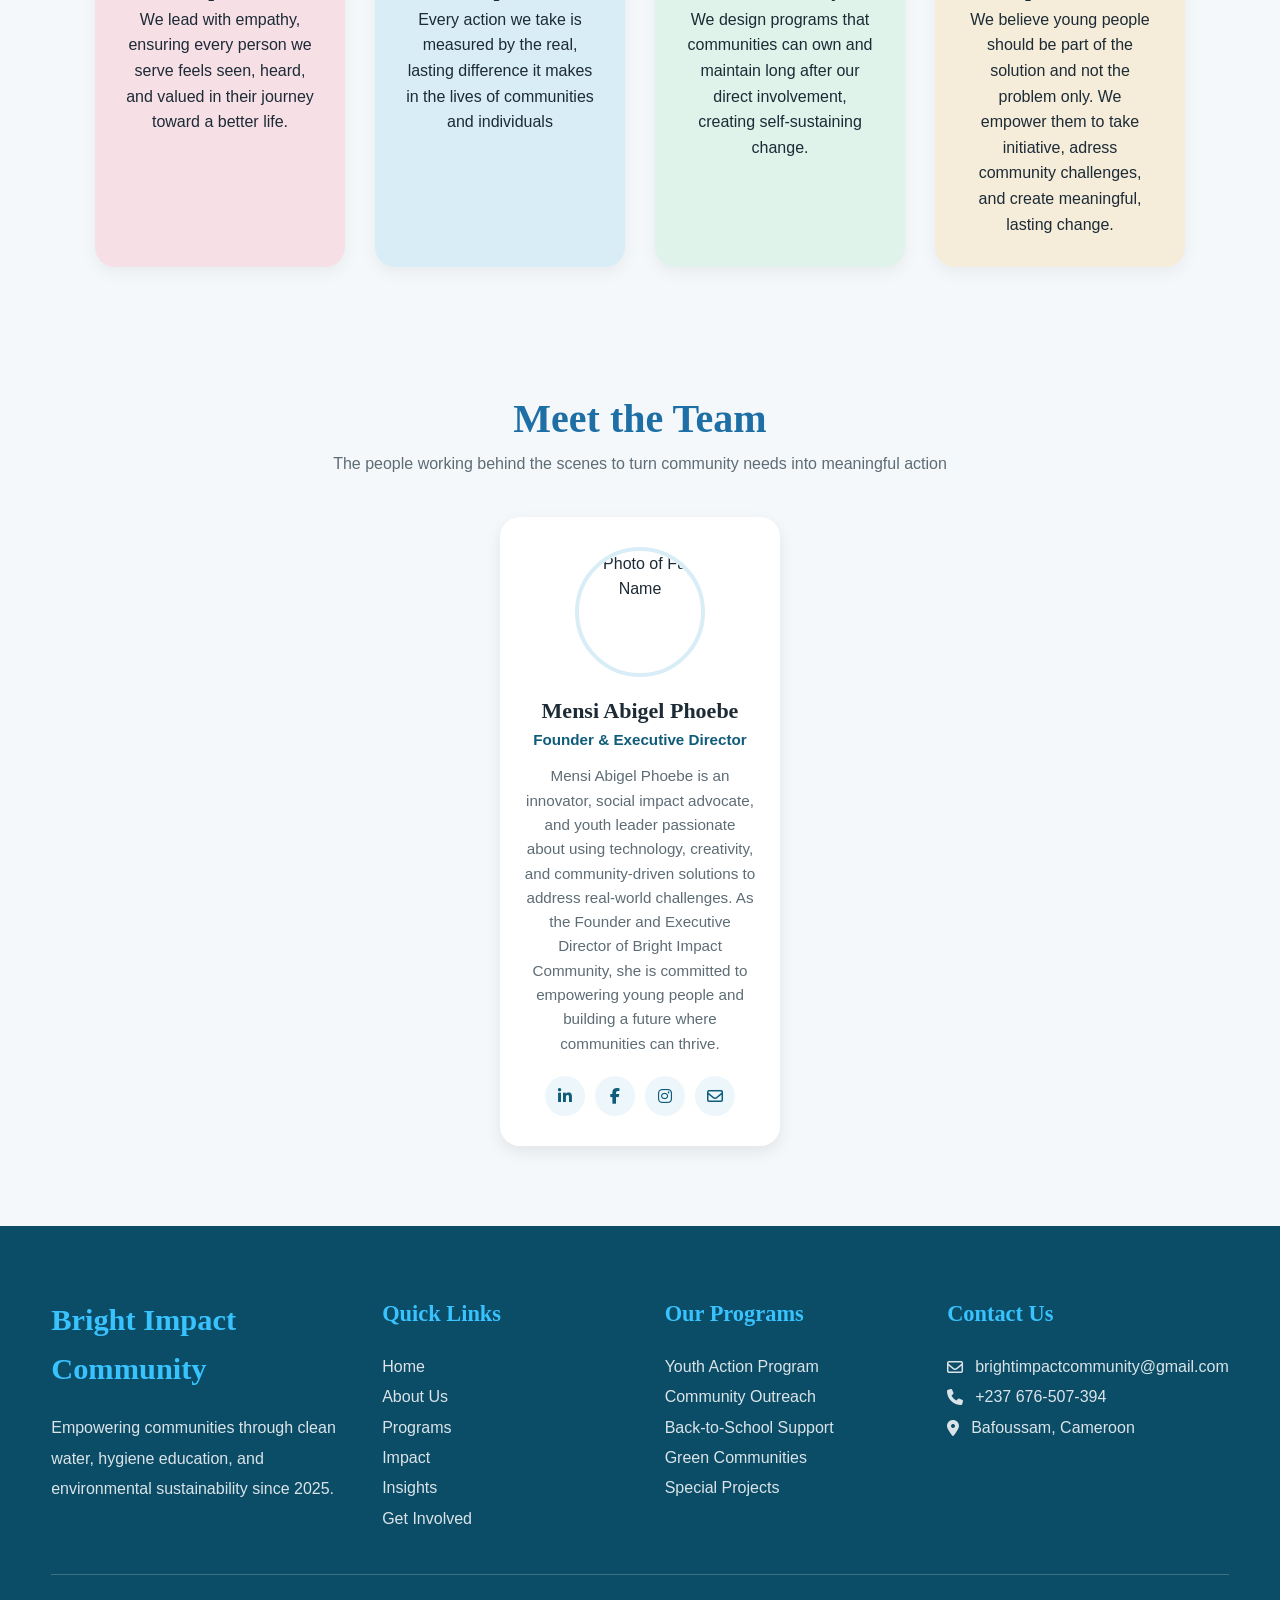
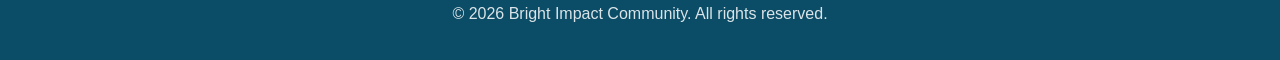
==== commit e6af02cf: "Add files via upload" ====
--- a/About.html
+++ b/About.html
@@ -1,180 +1,211 @@
-<!DOCTYPE html>
-<html lang="en">
-<head>
-    <meta charset="UTF-8">
-    <meta name="viewport" content="width=device-width, initial-scale=1.0">
-     <title>About - Bright Impact</title>
-    <link rel="stylesheet" href="about.css">
-    <link rel="icon" type="image/png" href="images/favicon.png">
-    <link rel="preconnect" href="https://fonts.gstatic.com" crossorigin>
-    <link href="https://fonts.googleapis.com/css2?family=Playfair:ital,opsz,wght@0,5..1200,300..900;1,5..1200,300..900&display=swap" rel="stylesheet">
-    <title>Document</title>
- <link
-  rel="stylesheet"
-  href="https://cdnjs.cloudflare.com/ajax/libs/font-awesome/6.5.2/css/all.min.css"
-/>
-</head>
-<body>
-
-  <!-- NAVBAR -->
-<header class="navbar">
-<img src="images/logo-light.png" alt="" class="logo" height="75px" width="75px" id="logo">
-  <nav id="nav-menu">
-    <a href="index.html" >Home</a>
-    <a href="About.html" class="active">About Us</a>
-    <a href="Projects.html">Programs</a>
-    <a href="Impact.html">Impact</a>
-    <a href="Insights.html">Insights</a>
-    <a href="GetInvolved.html">Get Involved</a>
-    <a href="Contact.html">Contact</a>
-  <a href="https://dodonate.org/donate/brightimpactcommunity" target="_blank" rel="noopener"><button class="donate-btn">Donate Now</button></a>
-  </nav>
-
-  <!-- Hamburger -->
-     <div class="nav-actions">
-        <button id="theme-toggle" class="theme-toggle" aria-label="Toggle theme">🌙</button>
-        <button id="menu-toggle" class="menu-toggle" aria-label="Open menu">
-          <i class="fa-solid fa-bars"></i>
-        </button>
-      </div>
-</header>
-
-<!-- HERO -->
-<section class="hero">
-    <p class="small-title">ABOUT US</p>
-    <h1>Rooted in Purpose, Driven by People</h1>
-    <p class="subtitle">
-        We believe in a world where every community has access to clean water,
-        proper hygiene, and a healthy environment.
-    </p>
-</section>
-
-<!-- WHO WE ARE -->
-<section class="card-section">
-    <div class="card">
-        <h2>Who We Are</h2>
-        <p>
-            Bright Impact Community is a <b>purpose-driven organization</b> focused on improving the well-being of <b>underserved communities</b> through clean water, hygiene education, and environmental action.
-            We also empower young people with the opportunities, skills, and support they need to become changemakers and take action
-            on the environmental challenges facing their communnities.
-        </p>
-    </div>
-</section>
-
-<!-- MISSION -->
-<section class="card-section">
-    <div class="card beige">
-        <h2>Our Mission</h2>
-        <p>
-           Our mission is to <b>empower underserved communities</b> by creating <b style="color: brown;">sustainable access to clean and safe water, promoting proper hygiene practices, and supporting the development of healthier living environments.</b>
-           By working closely with local populations, we aim to <b>inspire long-term change</b> that improves quality of life, reduces preventable diseases, and restores dignity to those most in need, while empowering young people to lead community-driven initiatives and create lasting positiv change.
-        </p>
-    </div>
-</section>
-
-<!-- VISION -->
-<section class="card-section">
-    <div class="card blue">
-        <h2>Our Vision</h2>
-        <p>
-           Our vision is a world where every community, regardless of location or circumstance, has reliable <b>access to clean water and the resources needed to maintain a healthy and dignified life.</b>
-           We envision to <b style="color: brown;">impact 1000+ thriving communities</b> around Africa by 2030, where individuals are empowered with knowledge, supported by sustainable systems, <b>and no longer limited by lack of basic necessities.</b>
-        </p>
-    </div>
-</section>
-
-<!-- VALUES -->
-<section class="values">
-    <h2>Our Values</h2>
-    <p class="values-sub">
-        These core values guide everything we do and shape our approach to creating lasting impact
-    </p>
-
-    <div class="values-container">
-
-        <div class="value-card pink">
-            <div class="icon"><i class="fa-regular fa-heart fa-2xl" style="color: rgb(237, 79, 79);"></i></div>
-            <h3>Compassion</h3>
-            <p>We lead with empathy, ensuring every person we serve feels seen, heard, and valued in their journey toward a better life.</p>
-        </div>
-
-        <div class="value-card light-blue">
-            <div class="icon"><i class="fa-regular fa-handshake fa-2xl" style="color: rgb(142, 204, 252);"></i></div>
-            <h3>Impact</h3>
-            <p>Every action we take is measured by the real, lasting difference it makes in the lives of communities and individuals</p>
-        </div>
-
-        <div class="value-card green">
-            <div class="icon"><i class="fa-solid fa-leaf fa-2xl" style="color: rgb(99, 230, 190);"></i></div>
-            <h3>Sustainability</h3>
-            <p>We design programs that communities can own and maintain long after our direct involvement, creating self-sustaining change.</p>
-        </div>
-
-        <div class="value-card yellow">
-            <div class="icon"><i class="fa-solid fa-users fa-2xl" style="color: rgb(250, 230, 162);"></i></div>
-            <h3>Empowerment</h3>
-            <p>We believe young people should be part of the solution and not the problem only. We empower them
-              to take initiative, adress community challenges, and create meaningful, lasting change.
-            </p>
-        </div>
-
-    </div>
-</section>
-
-  <!-- FOOTER -->
-  <footer class="footer">
-    <div class="footer-grid">
-      <div>
-        <h3>Bright Impact Community</h3>
-        <p>
-          Empowering communities through clean water, hygiene education,
-          and environmental sustainability since 2025.
-        </p>
-      </div>
-
-      <div>
-        <h4>Quick Links</h4>
-        <ul>
-          <li><a href="index.html">Home</a></li>
-          <li><a href="About.html">About Us</a></li>
-          <li><a href="Projects.html">Programs</a></li>
-          <li><a href="Impact.html">Impact</a></li>
-          <li><a href="Insights.html">Insights</a></li>
-          <li><a href="GetInvolved.html">Get Involved</a></li>
-        </ul>
-      </div>
-
-     <div>
-        <h4>Our Programs</h4>
-        <ul>
-          <li><a href="Projects.html#youth-action">Youth Action Program</a></li>
-          <li><a href="Projects.html#community-outreach">Community Outreach</a></li>
-          <li><a href="Projects.html#back-to-school">Back-to-School Support</a></li>
-          <li><a href="Projects.html#green-communities">Green Communities</a></li>
-          <li><a href="Projects.html#special-projects">Special Projects</a></li>
-        </ul>
-      </div>
-
-      <div>
-        <h4>Contact Us</h4>
-        <ul class="contact-list">
-          <li><i class="fa-regular fa-envelope"></i> brightimpactcommunity@gmail.com</li>
-          <li><i class="fa-solid fa-phone"></i> +237 676-507-394</li>
-          <li><i class="fa-solid fa-location-dot"></i> Bafoussam, Cameroon</li>
-        </ul>
-      </div>
-    </div>
-
-    <div class="footer-bottom">
-      <p>&copy; 2026 Bright Impact Community. All rights reserved.</p>
-    </div>
-  </footer>
-
-  <!-- BACK TO TOP -->
-  <button id="backToTop" class="back-to-top" aria-label="Back to top">
-    <i class="fa-solid fa-arrow-up"></i>
-  </button>
-
-<script src="about.js"></script>
-</body>
+<!DOCTYPE html>
+<html lang="en">
+<head>
+    <meta charset="UTF-8">
+    <meta name="viewport" content="width=device-width, initial-scale=1.0">
+     <title>About - Bright Impact</title>
+    <link rel="stylesheet" href="about.css">
+    <link rel="icon" type="image/png" href="images/favicon.png">
+    <link rel="preconnect" href="https://fonts.gstatic.com" crossorigin>
+    <link href="https://fonts.googleapis.com/css2?family=Playfair:ital,opsz,wght@0,5..1200,300..900;1,5..1200,300..900&display=swap" rel="stylesheet">
+    <title>Document</title>
+ <link
+  rel="stylesheet"
+  href="https://cdnjs.cloudflare.com/ajax/libs/font-awesome/6.5.2/css/all.min.css"
+/>
+</head>
+<body>
+
+  <!-- NAVBAR -->
+<header class="navbar">
+<img src="images/logo-light.png" alt="" class="logo" height="75px" width="75px" id="logo">
+  <nav id="nav-menu">
+    <a href="index.html" >Home</a>
+    <a href="About.html" class="active">About Us</a>
+    <a href="Projects.html">Programs</a>
+    <a href="Impact.html">Impact</a>
+    <a href="Insights.html">Insights</a>
+    <a href="GetInvolved.html">Get Involved</a>
+    <a href="Contact.html">Contact</a>
+  <a href="https://dodonate.org/donate/brightimpactcommunity" target="_blank" rel="noopener"><button class="donate-btn">Donate Now</button></a>
+  </nav>
+
+  <!-- Hamburger -->
+     <div class="nav-actions">
+        <button id="theme-toggle" class="theme-toggle" aria-label="Toggle theme">🌙</button>
+        <button id="menu-toggle" class="menu-toggle" aria-label="Open menu">
+          <i class="fa-solid fa-bars"></i>
+        </button>
+      </div>
+</header>
+
+<!-- HERO -->
+<section class="hero">
+    <p class="small-title">ABOUT US</p>
+    <h1>Rooted in Purpose, Driven by People</h1>
+    <p class="subtitle">
+        We believe in a world where every community has access to clean water,
+        proper hygiene, and a healthy environment.
+    </p>
+</section>
+
+<!-- WHO WE ARE -->
+<section class="card-section">
+    <div class="card">
+        <h2>Who We Are</h2>
+        <p>
+            Bright Impact Community is a <b>purpose-driven organization</b> focused on improving the well-being of <b>underserved communities</b> through clean water, hygiene education, and environmental action.
+            We also empower young people with the opportunities, skills, and support they need to become changemakers and take action
+            on the environmental challenges facing their communnities.
+        </p>
+    </div>
+</section>
+
+<!-- MISSION -->
+<section class="card-section">
+    <div class="card beige">
+        <h2>Our Mission</h2>
+        <p>
+           Our mission is to <b>empower underserved communities</b> by creating <b style="color: brown;">sustainable access to clean and safe water, promoting proper hygiene practices, and supporting the development of healthier living environments.</b>
+           By working closely with local populations, we aim to <b>inspire long-term change</b> that improves quality of life, reduces preventable diseases, and restores dignity to those most in need, while empowering young people to lead community-driven initiatives and create lasting positiv change.
+        </p>
+    </div>
+</section>
+
+<!-- VISION -->
+<section class="card-section">
+    <div class="card blue">
+        <h2>Our Vision</h2>
+        <p>
+           Our vision is a world where every community, regardless of location or circumstance, has reliable <b>access to clean water and the resources needed to maintain a healthy and dignified life.</b>
+           We envision to <b style="color: brown;">impact 1000+ thriving communities</b> around Africa by 2030, where individuals are empowered with knowledge, supported by sustainable systems, <b>and no longer limited by lack of basic necessities.</b>
+        </p>
+    </div>
+</section>
+
+<!-- VALUES -->
+<section class="values">
+    <h2>Our Values</h2>
+    <p class="values-sub">
+        These core values guide everything we do and shape our approach to creating lasting impact
+    </p>
+
+    <div class="values-container">
+
+        <div class="value-card pink">
+            <div class="icon"><i class="fa-regular fa-heart fa-2xl" style="color: rgb(237, 79, 79);"></i></div>
+            <h3>Compassion</h3>
+            <p>We lead with empathy, ensuring every person we serve feels seen, heard, and valued in their journey toward a better life.</p>
+        </div>
+
+        <div class="value-card light-blue">
+            <div class="icon"><i class="fa-regular fa-handshake fa-2xl" style="color: rgb(142, 204, 252);"></i></div>
+            <h3>Impact</h3>
+            <p>Every action we take is measured by the real, lasting difference it makes in the lives of communities and individuals</p>
+        </div>
+
+        <div class="value-card green">
+            <div class="icon"><i class="fa-solid fa-leaf fa-2xl" style="color: rgb(99, 230, 190);"></i></div>
+            <h3>Sustainability</h3>
+            <p>We design programs that communities can own and maintain long after our direct involvement, creating self-sustaining change.</p>
+        </div>
+
+        <div class="value-card yellow">
+            <div class="icon"><i class="fa-solid fa-users fa-2xl" style="color: rgb(250, 230, 162);"></i></div>
+            <h3>Empowerment</h3>
+            <p>We believe young people should be part of the solution and not the problem only. We empower them
+              to take initiative, adress community challenges, and create meaningful, lasting change.
+            </p>
+        </div>
+
+    </div>
+</section>
+
+<!-- MEET THE TEAM -->
+<section class="team">
+    <h2>Meet the Team</h2>
+    <p class="team-sub">
+        The people working behind the scenes to turn community needs into meaningful action
+    </p>
+
+    <div class="team-container">
+
+        <!-- ===== ONE TEAM MEMBER: copy from here ===== -->
+        <div class="team-card">
+            <img class="team-photo" src="images/team/mensi-abigael.jpeg" alt="Photo of Full Name">
+            <h3>Mensi Abigel Phoebe</h3>
+            <p class="team-role">Founder & Executive Director</p>
+            <p class="team-bio">
+                Mensi Abigel Phoebe is an innovator, social impact advocate, and youth leader passionate about using technology, creativity, and community-driven solutions to address real-world challenges. 
+                As the Founder and Executive Director of Bright Impact Community, she is committed to empowering young people and building a future where communities can thrive.
+
+            </p>
+            <div class="team-socials">
+                <a href="https://www.linkedin.com/in/mensi-abigael-phoebe-26687532b?utm_source=share_via&utm_content=profile&utm_medium=member_android" target="_blank" rel="noopener" aria-label="LinkedIn"><i class="fa-brands fa-linkedin-in"></i></a>
+                <a href="https://www.facebook.com/share/19jhrz7Std/" target="_blank" rel="noopener" aria-label="Facebook"><i class="fa-brands fa-facebook-f"></i></a>
+                <a href="https://www.instagram.com/abhi_phoebe?mdxt=d3Nodm0zaGZ2aDg0" target="_blank" rel="noopener" aria-label="Instagram"><i class="fa-brands fa-instagram"></i></a>
+                <a href="abhiphoebe87@gmail.com" aria-label="Email"><i class="fa-regular fa-envelope"></i></a>
+            </div>
+        </div>
+        <!-- ===== ...to here ===== -->
+
+    </div>
+</section>
+
+  <!-- FOOTER -->
+  <footer class="footer">
+    <div class="footer-grid">
+      <div>
+        <h3>Bright Impact Community</h3>
+        <p>
+          Empowering communities through clean water, hygiene education,
+          and environmental sustainability since 2025.
+        </p>
+      </div>
+
+      <div>
+        <h4>Quick Links</h4>
+        <ul>
+          <li><a href="index.html">Home</a></li>
+          <li><a href="About.html">About Us</a></li>
+          <li><a href="Projects.html">Programs</a></li>
+          <li><a href="Impact.html">Impact</a></li>
+          <li><a href="Insights.html">Insights</a></li>
+          <li><a href="GetInvolved.html">Get Involved</a></li>
+        </ul>
+      </div>
+
+     <div>
+        <h4>Our Programs</h4>
+        <ul>
+          <li><a href="Projects.html#youth-action">Youth Action Program</a></li>
+          <li><a href="Projects.html#community-outreach">Community Outreach</a></li>
+          <li><a href="Projects.html#back-to-school">Back-to-School Support</a></li>
+          <li><a href="Projects.html#green-communities">Green Communities</a></li>
+          <li><a href="Projects.html#special-projects">Special Projects</a></li>
+        </ul>
+      </div>
+
+      <div>
+        <h4>Contact Us</h4>
+        <ul class="contact-list">
+          <li><i class="fa-regular fa-envelope"></i> brightimpactcommunity@gmail.com</li>
+          <li><i class="fa-solid fa-phone"></i> +237 676-507-394</li>
+          <li><i class="fa-solid fa-location-dot"></i> Bafoussam, Cameroon</li>
+        </ul>
+      </div>
+    </div>
+
+    <div class="footer-bottom">
+      <p>&copy; 2026 Bright Impact Community. All rights reserved.</p>
+    </div>
+  </footer>
+
+  <!-- BACK TO TOP -->
+  <button id="backToTop" class="back-to-top" aria-label="Back to top">
+    <i class="fa-solid fa-arrow-up"></i>
+  </button>
+
+<script src="about.js"></script>
+</body>
 </html>
--- a/about.css
+++ b/about.css
@@ -1,503 +1,615 @@
-* {
-  margin: 0;
-  padding: 0;
-  box-sizing: border-box;
-  font-family: 'Segoe UI', sans-serif;
-}
-
-img {
-  max-width: 100%;
-  display: block;
-}
-
-:root {
-  --bg-color: #f5f8fa;
-  --text-color: #1c2b36;
-  --primary-color: #0f5c7a;
-  --primary-dark: #0b4c66;
-  --nav-bg: #e5fdff;
-  --card-color: #ffffff;
-  --subtitle-color: #5e6c75;
-  --shadow: 0 10px 20px rgba(0,0,0,0.10);
-}
-
-body.dark-mode {
-  --bg-color: #08131d;
-  --text-color: #f3f8fc;
-  --primary-color: #35a7d0;
-  --primary-dark: #0d2d42;
-  --nav-bg: #0b1823;
-  --card-color: #10202d;
-  --subtitle-color: #bfd0db;
-  --shadow: 0 10px 20px rgba(0,0,0,0.35);
-}
-
-body {
-  background: var(--bg-color);
-  color: var(--text-color);
-  line-height: 1.6;
-  overflow-x: hidden;
-}
-
-/* NAVBAR */
-.logo {
-  border-radius: 0;
-  object-fit: cover;
-}
-
-.navbar {
-  display: flex;
-  justify-content: space-between;
-  padding: 0 40px;
-  align-items: center;
-  position: fixed;
-  top: 0;
-  left: 0;
-  width: 100%;
-  z-index: 1000;
-  background: var(--nav-bg);
-  box-shadow: 0 2px 10px rgba(0, 0, 0, 0.1);
-}
-
-nav {
-  display: flex;
-  align-items: center;
-  gap: 14px;
-  margin-left: auto;
-}
-
-.navbar nav a {
-  text-decoration: none;
-  color: var(--text-color);
-  font-size: large;
-  position: relative;
-}
-
-.navbar nav a:hover,
-.navbar nav a.active {
-  color: var(--primary-color);
-}
-
-.navbar nav a.active::after,
-.navbar nav a:hover::after {
-  content: "";
-  position: absolute;
-  left: 0;
-  bottom: -7px;
-  width: 100%;
-  height: 2px;
-  background: var(--primary-color);
-}
-
-.donate-btn {
-  background: var(--primary-color);
-  color: white;
-  border: none;
-  padding: 10px 15px;
-  border-radius: 8px;
-  font-size: 15px;
-  cursor: pointer;
-  transition: 0.3s ease;
-}
-
-.donate-btn:hover {
-  background: var(--primary-dark);
-  color: hsl(207, 22%, 90%);
-  transform: translateY(-2px);
-}
-
-.nav-actions {
-  display: flex;
-  align-items: center;
-  gap: 10px;
-  margin-left: 10px;
-}
-
-.theme-toggle,
-.menu-toggle {
-  border: none;
-  width: 42px;
-  height: 42px;
-  border-radius: 50%;
-  cursor: pointer;
-  background: #edf7fb;
-  font-size: 1rem;
-}
-
-.menu-toggle {
-  display: none;
-  font-size: 28px;
-  color: var(--text-color);
-}
-
-/* HERO */
-.hero {
-  text-align: center;
-  padding: 80px 20px 60px;
-  background: linear-gradient(to bottom, #a5cbde, #ffffff);
-  margin-top: 70px;
-}
-
-body.dark-mode .hero {
-  background: linear-gradient(to bottom, #0f2433, #0e3646);
-}
-
-.small-title {
-  color: #1d6fa5;
-  font-weight: bold;
-  letter-spacing: 2px;
-  padding-top: 20px;
-}
-
-body.dark-mode .small-title {
-  color: #69c8f0;
-}
-
-.hero h1 {
-  font-size: clamp(2.4rem, 6vw, 3.2rem);
-  margin: 20px 0;
-  font-family: Playfair, serif;
-}
-
-.subtitle {
-  color: var(--subtitle-color);
-  max-width: 700px;
-  margin: auto;
-}
-
-/* CARDS */
-.card-section {
-  padding: 40px 60px;
-  background-color: #ffffff;
-}
-
-.card {
-  background: #dfeff6;
-  padding: 30px;
-  border-radius: 15px;
-  box-shadow: 0 6px 16px rgba(0,0,0,0.06);
-  transition: 0.35s ease;
-}
-
-.card:hover {
-  transform: translateY(-10px);
-  box-shadow: 0 10px 30px rgba(0,0,0,0.18);
-}
-
-.card.beige {
-  background: #f3e9dc;
-}
-
-.card.blue {
-  background: #d6ebf5;
-}
-
-.card h2 {
-  margin-bottom: 10px;
-  font-family: Playfair, serif;
-  font-size: 30px;
-}
-
-/* VALUES */
-.values {
-  text-align: center;
-  padding: 60px 20px;
-}
-
-.values h2 {
-  font-size: 40px;
-  color: #1d6fa5;
-  font-family: 'Times New Roman', Times, serif;
-}
-
-body.dark-mode .values h2 {
-  color: #69c8f0;
-}
-
-.values-sub {
-  margin-bottom: 40px;
-  color: var(--subtitle-color);
-}
-
-.values-container {
-  display: flex;
-  gap: 30px;
-  justify-content: center;
-  flex-wrap: wrap;
-}
-
-.values-container h3 {
-  font-family: 'Times New Roman', Times, serif;
-  font-size: 21px;
-}
-
-.value-card {
-  width: 250px;
-  padding: 30px;
-  border-radius: 20px;
-  transition: 0.3s ease;
-  box-shadow: 0 6px 16px rgba(0,0,0,0.05);
-}
-
-.value-card:hover {
-  transform: translateY(-10px);
-  box-shadow: 0 5px 15px rgba(0,0,0,0.18);
-}
-
-/* COLORS */
-.pink { background: #f7dfe6; }
-.light-blue { background: #d9edf7; }
-.green { background: #dff3ea; }
-.yellow { background: #f5ecd9; }
-
-/* ICON */
-.icon {
-  background: white;
-  width: 60px;
-  height: 60px;
-  border-radius: 50%;
-  display: flex;
-  justify-content: center;
-  align-items: center;
-  margin: auto auto 15px;
-}
-/*Animations*/
-/* REVEAL ANIMATION */
-.card,
-.value-card {
-  opacity: 0;
-  transform: translateY(40px);
-  transition: all 0.6s ease;
-}
-
-.card.show,
-.value-card.show {
-  opacity: 1;
-  transform: translateY(0);
-}
-/* FOOTER */
-.footer {
-  background: #0b4c66;
-  color: white;
-  padding: 70px 0 30px;
-}
-
-.footer-grid {
-  width: min(1180px, 92%);
-  margin: auto;
-  display: grid;
-  grid-template-columns: 1.2fr 1fr 1fr 1fr;
-  gap: 40px;
-}
-
-.footer h3,
-.footer h4 {
-  font-family: "Playfair Display", serif;
-  margin-bottom: 20px;
-  font-size: 1.9rem;
-  color: #38c3ff;
-}
-
-.footer h4 {
-  font-size: 1.4rem;
-}
-
-.footer p,
-.footer li,
-.footer a {
-  color: rgba(255,255,255,0.85);
-  line-height: 1.9;
-  font-size: 1rem;
-  text-decoration: none;
-}
-
-.footer ul {
-  list-style: none;
-}
-
-.footer a:hover {
-  color: white;
-}
-
-.contact-list li {
-  display: flex;
-  align-items: center;
-  gap: 12px;
-}
-
-.footer-bottom {
-  width: min(1180px, 92%);
-  margin: 40px auto 0;
-  border-top: 1px solid rgba(255,255,255,0.2);
-  padding-top: 24px;
-  text-align: center;
-}
-
-/* BACK TO TOP */
-.back-to-top {
-  position: fixed;
-  right: 22px;
-  bottom: 24px;
-  width: 62px;
-  height: 62px;
-  border: none;
-  border-radius: 50%;
-  background: linear-gradient(135deg, #14a8e2, #1a6bf2);
-  color: white;
-  font-size: 1.3rem;
-  box-shadow: 0 12px 25px rgba(17, 121, 200, 0.25);
-  cursor: pointer;
-  z-index: 999;
-  opacity: 0;
-  visibility: hidden;
-  transition: 0.3s ease;
-}
-
-.back-to-top.show {
-  opacity: 1;
-  visibility: visible;
-}
-
-/* DARK MODE */
-body.dark-mode .navbar {
-  background: rgba(10, 22, 34, 0.96);
-}
-
-body.dark-mode nav a,
-body.dark-mode .theme-toggle,
-body.dark-mode .menu-toggle,
-body.dark-mode .hero h1,
-body.dark-mode .card h2,
-body.dark-mode .value-card h3 {
-  color: #e8f1ff;
-}
-
-body.dark-mode .subtitle,
-body.dark-mode .values-sub,
-body.dark-mode .card p,
-body.dark-mode .value-card p {
-  color: #bfd1e6;
-}
-
-body.dark-mode .card-section,
-body.dark-mode .values {
-  background: #0d1b2a;
-}
-
-body.dark-mode .card,
-body.dark-mode .card.beige,
-body.dark-mode .card.blue,
-body.dark-mode .value-card {
-  background: #14283c;
-}
-
-body.dark-mode .icon {
-  background: #163244;
-}
-
-/* RESPONSIVE */
-@media (max-width: 1100px) {
-  .footer-grid {
-    grid-template-columns: repeat(2, 1fr);
-  }
-
-  .card-section {
-    padding: 30px;
-  }
-}
-
-@media (max-width: 900px) {
-  .menu-toggle {
-    display: inline-grid;
-    place-items: center;
-  }
-
-  nav {
-    position: absolute;
-    top: 82px;
-    right: 4%;
-    width: 260px;
-    background: var(--nav-bg);
-    flex-direction: column;
-    align-items: flex-start;
-    padding: 24px;
-    border-radius: 20px;
-    box-shadow: var(--shadow);
-    opacity: 0;
-    pointer-events: none;
-    transform: translateY(20px);
-    transition: 0.3s ease;
-  }
-
-  nav.active {
-    opacity: 1;
-    pointer-events: auto;
-    transform: translateY(0);
-  }
-
-  .footer-grid {
-    grid-template-columns: 1fr;
-  }
-
-  body.dark-mode nav {
-    background: var(--nav-bg);
-  }
-
-  body.dark-mode .theme-toggle,
-  body.dark-mode .menu-toggle {
-    background: #14283c;
-    color: #e8f1ff;
-  }
-}
-
-@media (max-width: 700px) {
-  .hero {
-    padding: 70px 18px 45px;
-  }
-
-  .card-section {
-    padding: 20px 16px;
-  }
-
-  .card {
-    padding: 22px;
-  }
-
-  .value-card {
-    width: 100%;
-    max-width: 340px;
-  }
-
-  .back-to-top {
-    width: 55px;
-    height: 55px;
-    right: 16px;
-    bottom: 18px;
-  }
-}
-
-@media (max-width: 480px) {
-  nav {
-    width: calc(100vw - 28px);
-    right: 14px;
-    top: 78px;
-  }
-
-  .hero h1 {
-    font-size: 2rem;
-  }
-}
-
-@media (max-width: 1100px) {
-  .navbar {
-    padding: 0 20px;
-  }
-
-  .navbar nav a {
-    font-size: 1rem;
-  }
-
-  nav {
-    gap: 10px;
-  }
-}
+* {
+  margin: 0;
+  padding: 0;
+  box-sizing: border-box;
+  font-family: 'Segoe UI', sans-serif;
+}
+
+img {
+  max-width: 100%;
+  display: block;
+}
+
+:root {
+  --bg-color: #f5f8fa;
+  --text-color: #1c2b36;
+  --primary-color: #0f5c7a;
+  --primary-dark: #0b4c66;
+  --nav-bg: #e5fdff;
+  --card-color: #ffffff;
+  --subtitle-color: #5e6c75;
+  --shadow: 0 10px 20px rgba(0,0,0,0.10);
+}
+
+body.dark-mode {
+  --bg-color: #08131d;
+  --text-color: #f3f8fc;
+  --primary-color: #35a7d0;
+  --primary-dark: #0d2d42;
+  --nav-bg: #0b1823;
+  --card-color: #10202d;
+  --subtitle-color: #bfd0db;
+  --shadow: 0 10px 20px rgba(0,0,0,0.35);
+}
+
+body {
+  background: var(--bg-color);
+  color: var(--text-color);
+  line-height: 1.6;
+  overflow-x: hidden;
+}
+
+/* NAVBAR */
+.logo {
+  border-radius: 0;
+  object-fit: cover;
+}
+
+.navbar {
+  display: flex;
+  justify-content: space-between;
+  padding: 0 40px;
+  align-items: center;
+  position: fixed;
+  top: 0;
+  left: 0;
+  width: 100%;
+  z-index: 1000;
+  background: var(--nav-bg);
+  box-shadow: 0 2px 10px rgba(0, 0, 0, 0.1);
+}
+
+nav {
+  display: flex;
+  align-items: center;
+  gap: 14px;
+  margin-left: auto;
+}
+
+.navbar nav a {
+  text-decoration: none;
+  color: var(--text-color);
+  font-size: large;
+  position: relative;
+}
+
+.navbar nav a:hover,
+.navbar nav a.active {
+  color: var(--primary-color);
+}
+
+.navbar nav a.active::after,
+.navbar nav a:hover::after {
+  content: "";
+  position: absolute;
+  left: 0;
+  bottom: -7px;
+  width: 100%;
+  height: 2px;
+  background: var(--primary-color);
+}
+
+.donate-btn {
+  background: var(--primary-color);
+  color: white;
+  border: none;
+  padding: 10px 15px;
+  border-radius: 8px;
+  font-size: 15px;
+  cursor: pointer;
+  transition: 0.3s ease;
+}
+
+.donate-btn:hover {
+  background: var(--primary-dark);
+  color: hsl(207, 22%, 90%);
+  transform: translateY(-2px);
+}
+
+.nav-actions {
+  display: flex;
+  align-items: center;
+  gap: 10px;
+  margin-left: 10px;
+}
+
+.theme-toggle,
+.menu-toggle {
+  border: none;
+  width: 42px;
+  height: 42px;
+  border-radius: 50%;
+  cursor: pointer;
+  background: #edf7fb;
+  font-size: 1rem;
+}
+
+.menu-toggle {
+  display: none;
+  font-size: 28px;
+  color: var(--text-color);
+}
+
+/* HERO */
+.hero {
+  text-align: center;
+  padding: 80px 20px 60px;
+  background: linear-gradient(to bottom, #a5cbde, #ffffff);
+  margin-top: 70px;
+}
+
+body.dark-mode .hero {
+  background: linear-gradient(to bottom, #0f2433, #0e3646);
+}
+
+.small-title {
+  color: #1d6fa5;
+  font-weight: bold;
+  letter-spacing: 2px;
+  padding-top: 20px;
+}
+
+body.dark-mode .small-title {
+  color: #69c8f0;
+}
+
+.hero h1 {
+  font-size: clamp(2.4rem, 6vw, 3.2rem);
+  margin: 20px 0;
+  font-family: Playfair, serif;
+}
+
+.subtitle {
+  color: var(--subtitle-color);
+  max-width: 700px;
+  margin: auto;
+}
+
+/* CARDS */
+.card-section {
+  padding: 40px 60px;
+  background-color: #ffffff;
+}
+
+.card {
+  background: #dfeff6;
+  padding: 30px;
+  border-radius: 15px;
+  box-shadow: 0 6px 16px rgba(0,0,0,0.06);
+  transition: 0.35s ease;
+}
+
+.card:hover {
+  transform: translateY(-10px);
+  box-shadow: 0 10px 30px rgba(0,0,0,0.18);
+}
+
+.card.beige {
+  background: #f3e9dc;
+}
+
+.card.blue {
+  background: #d6ebf5;
+}
+
+.card h2 {
+  margin-bottom: 10px;
+  font-family: Playfair, serif;
+  font-size: 30px;
+}
+
+/* VALUES */
+.values {
+  text-align: center;
+  padding: 60px 20px;
+}
+
+.values h2 {
+  font-size: 40px;
+  color: #1d6fa5;
+  font-family: 'Times New Roman', Times, serif;
+}
+
+body.dark-mode .values h2 {
+  color: #69c8f0;
+}
+
+.values-sub {
+  margin-bottom: 40px;
+  color: var(--subtitle-color);
+}
+
+.values-container {
+  display: flex;
+  gap: 30px;
+  justify-content: center;
+  flex-wrap: wrap;
+}
+
+.values-container h3 {
+  font-family: 'Times New Roman', Times, serif;
+  font-size: 21px;
+}
+
+.value-card {
+  width: 250px;
+  padding: 30px;
+  border-radius: 20px;
+  transition: 0.3s ease;
+  box-shadow: 0 6px 16px rgba(0,0,0,0.05);
+}
+
+.value-card:hover {
+  transform: translateY(-10px);
+  box-shadow: 0 5px 15px rgba(0,0,0,0.18);
+}
+
+/* COLORS */
+.pink { background: #f7dfe6; }
+.light-blue { background: #d9edf7; }
+.green { background: #dff3ea; }
+.yellow { background: #f5ecd9; }
+
+/* ICON */
+.icon {
+  background: white;
+  width: 60px;
+  height: 60px;
+  border-radius: 50%;
+  display: flex;
+  justify-content: center;
+  align-items: center;
+  margin: auto auto 15px;
+}
+/* MEET THE TEAM */
+.team {
+  text-align: center;
+  padding: 60px 20px 80px;
+}
+
+.team h2 {
+  font-size: 40px;
+  color: #1d6fa5;
+  font-family: 'Times New Roman', Times, serif;
+}
+
+body.dark-mode .team h2 {
+  color: #69c8f0;
+}
+
+.team-sub {
+  margin-bottom: 40px;
+  color: var(--subtitle-color);
+}
+
+.team-container {
+  display: flex;
+  gap: 30px;
+  justify-content: center;
+  flex-wrap: wrap;
+}
+
+.team-card {
+  width: 280px;
+  padding: 30px 24px;
+  border-radius: 20px;
+  background: var(--card-color);
+  box-shadow: 0 6px 16px rgba(0,0,0,0.08);
+  display: flex;
+  flex-direction: column;
+  align-items: center;
+}
+
+.team-photo {
+  width: 130px;
+  height: 130px;
+  border-radius: 50%;
+  object-fit: cover;
+  border: 4px solid #d9edf7;
+  margin-bottom: 16px;
+}
+
+.team-card h3 {
+  font-family: 'Times New Roman', Times, serif;
+  font-size: 22px;
+}
+
+.team-role {
+  color: var(--primary-color);
+  font-weight: 600;
+  font-size: 0.95rem;
+  margin-bottom: 12px;
+}
+
+.team-bio {
+  color: var(--subtitle-color);
+  font-size: 0.95rem;
+  margin-bottom: 20px;
+  flex-grow: 1;
+}
+
+.team-socials {
+  display: flex;
+  gap: 10px;
+  justify-content: center;
+}
+
+.team-socials a {
+  width: 40px;
+  height: 40px;
+  border-radius: 50%;
+  display: inline-grid;
+  place-items: center;
+  background: #edf7fb;
+  color: var(--primary-color);
+  text-decoration: none;
+  transition: 0.3s ease;
+}
+
+.team-socials a:hover {
+  background: var(--primary-color);
+  color: white;
+  transform: translateY(-3px);
+}
+
+body.dark-mode .team {
+  background: #0d1b2a;
+}
+
+body.dark-mode .team-card {
+  background: #14283c;
+}
+
+body.dark-mode .team-socials a {
+  background: #163244;
+  color: #69c8f0;
+}
+
+/*Animations*/
+/* REVEAL ANIMATION */
+.card,
+.value-card,
+.team-card {
+  opacity: 0;
+  transform: translateY(40px);
+  transition: all 0.6s ease;
+}
+
+.card.show,
+.value-card.show,
+.team-card.show {
+  opacity: 1;
+  transform: translateY(0);
+}
+
+.team-card.show:hover {
+  transform: translateY(-10px);
+  box-shadow: 0 10px 30px rgba(0,0,0,0.18);
+}
+/* FOOTER */
+.footer {
+  background: #0b4c66;
+  color: white;
+  padding: 70px 0 30px;
+}
+
+.footer-grid {
+  width: min(1180px, 92%);
+  margin: auto;
+  display: grid;
+  grid-template-columns: 1.2fr 1fr 1fr 1fr;
+  gap: 40px;
+}
+
+.footer h3,
+.footer h4 {
+  font-family: "Playfair Display", serif;
+  margin-bottom: 20px;
+  font-size: 1.9rem;
+  color: #38c3ff;
+}
+
+.footer h4 {
+  font-size: 1.4rem;
+}
+
+.footer p,
+.footer li,
+.footer a {
+  color: rgba(255,255,255,0.85);
+  line-height: 1.9;
+  font-size: 1rem;
+  text-decoration: none;
+}
+
+.footer ul {
+  list-style: none;
+}
+
+.footer a:hover {
+  color: white;
+}
+
+.contact-list li {
+  display: flex;
+  align-items: center;
+  gap: 12px;
+}
+
+.footer-bottom {
+  width: min(1180px, 92%);
+  margin: 40px auto 0;
+  border-top: 1px solid rgba(255,255,255,0.2);
+  padding-top: 24px;
+  text-align: center;
+}
+
+/* BACK TO TOP */
+.back-to-top {
+  position: fixed;
+  right: 22px;
+  bottom: 24px;
+  width: 62px;
+  height: 62px;
+  border: none;
+  border-radius: 50%;
+  background: linear-gradient(135deg, #14a8e2, #1a6bf2);
+  color: white;
+  font-size: 1.3rem;
+  box-shadow: 0 12px 25px rgba(17, 121, 200, 0.25);
+  cursor: pointer;
+  z-index: 999;
+  opacity: 0;
+  visibility: hidden;
+  transition: 0.3s ease;
+}
+
+.back-to-top.show {
+  opacity: 1;
+  visibility: visible;
+}
+
+/* DARK MODE */
+body.dark-mode .navbar {
+  background: rgba(10, 22, 34, 0.96);
+}
+
+body.dark-mode nav a,
+body.dark-mode .theme-toggle,
+body.dark-mode .menu-toggle,
+body.dark-mode .hero h1,
+body.dark-mode .card h2,
+body.dark-mode .value-card h3 {
+  color: #e8f1ff;
+}
+
+body.dark-mode .subtitle,
+body.dark-mode .values-sub,
+body.dark-mode .card p,
+body.dark-mode .value-card p {
+  color: #bfd1e6;
+}
+
+body.dark-mode .card-section,
+body.dark-mode .values {
+  background: #0d1b2a;
+}
+
+body.dark-mode .card,
+body.dark-mode .card.beige,
+body.dark-mode .card.blue,
+body.dark-mode .value-card {
+  background: #14283c;
+}
+
+body.dark-mode .icon {
+  background: #163244;
+}
+
+/* RESPONSIVE */
+@media (max-width: 1100px) {
+  .footer-grid {
+    grid-template-columns: repeat(2, 1fr);
+  }
+
+  .card-section {
+    padding: 30px;
+  }
+}
+
+@media (max-width: 900px) {
+  .menu-toggle {
+    display: inline-grid;
+    place-items: center;
+  }
+
+  nav {
+    position: absolute;
+    top: 82px;
+    right: 4%;
+    width: 260px;
+    background: var(--nav-bg);
+    flex-direction: column;
+    align-items: flex-start;
+    padding: 24px;
+    border-radius: 20px;
+    box-shadow: var(--shadow);
+    opacity: 0;
+    pointer-events: none;
+    transform: translateY(20px);
+    transition: 0.3s ease;
+  }
+
+  nav.active {
+    opacity: 1;
+    pointer-events: auto;
+    transform: translateY(0);
+  }
+
+  .footer-grid {
+    grid-template-columns: 1fr;
+  }
+
+  body.dark-mode nav {
+    background: var(--nav-bg);
+  }
+
+  body.dark-mode .theme-toggle,
+  body.dark-mode .menu-toggle {
+    background: #14283c;
+    color: #e8f1ff;
+  }
+}
+
+@media (max-width: 700px) {
+  .hero {
+    padding: 70px 18px 45px;
+  }
+
+  .card-section {
+    padding: 20px 16px;
+  }
+
+  .card {
+    padding: 22px;
+  }
+
+  .value-card,
+  .team-card {
+    width: 100%;
+    max-width: 340px;
+  }
+
+  .back-to-top {
+    width: 55px;
+    height: 55px;
+    right: 16px;
+    bottom: 18px;
+  }
+}
+
+@media (max-width: 480px) {
+  nav {
+    width: calc(100vw - 28px);
+    right: 14px;
+    top: 78px;
+  }
+
+  .hero h1 {
+    font-size: 2rem;
+  }
+}
+
+@media (max-width: 1100px) {
+  .navbar {
+    padding: 0 20px;
+  }
+
+  .navbar nav a {
+    font-size: 1rem;
+  }
+
+  nav {
+    gap: 10px;
+  }
+}
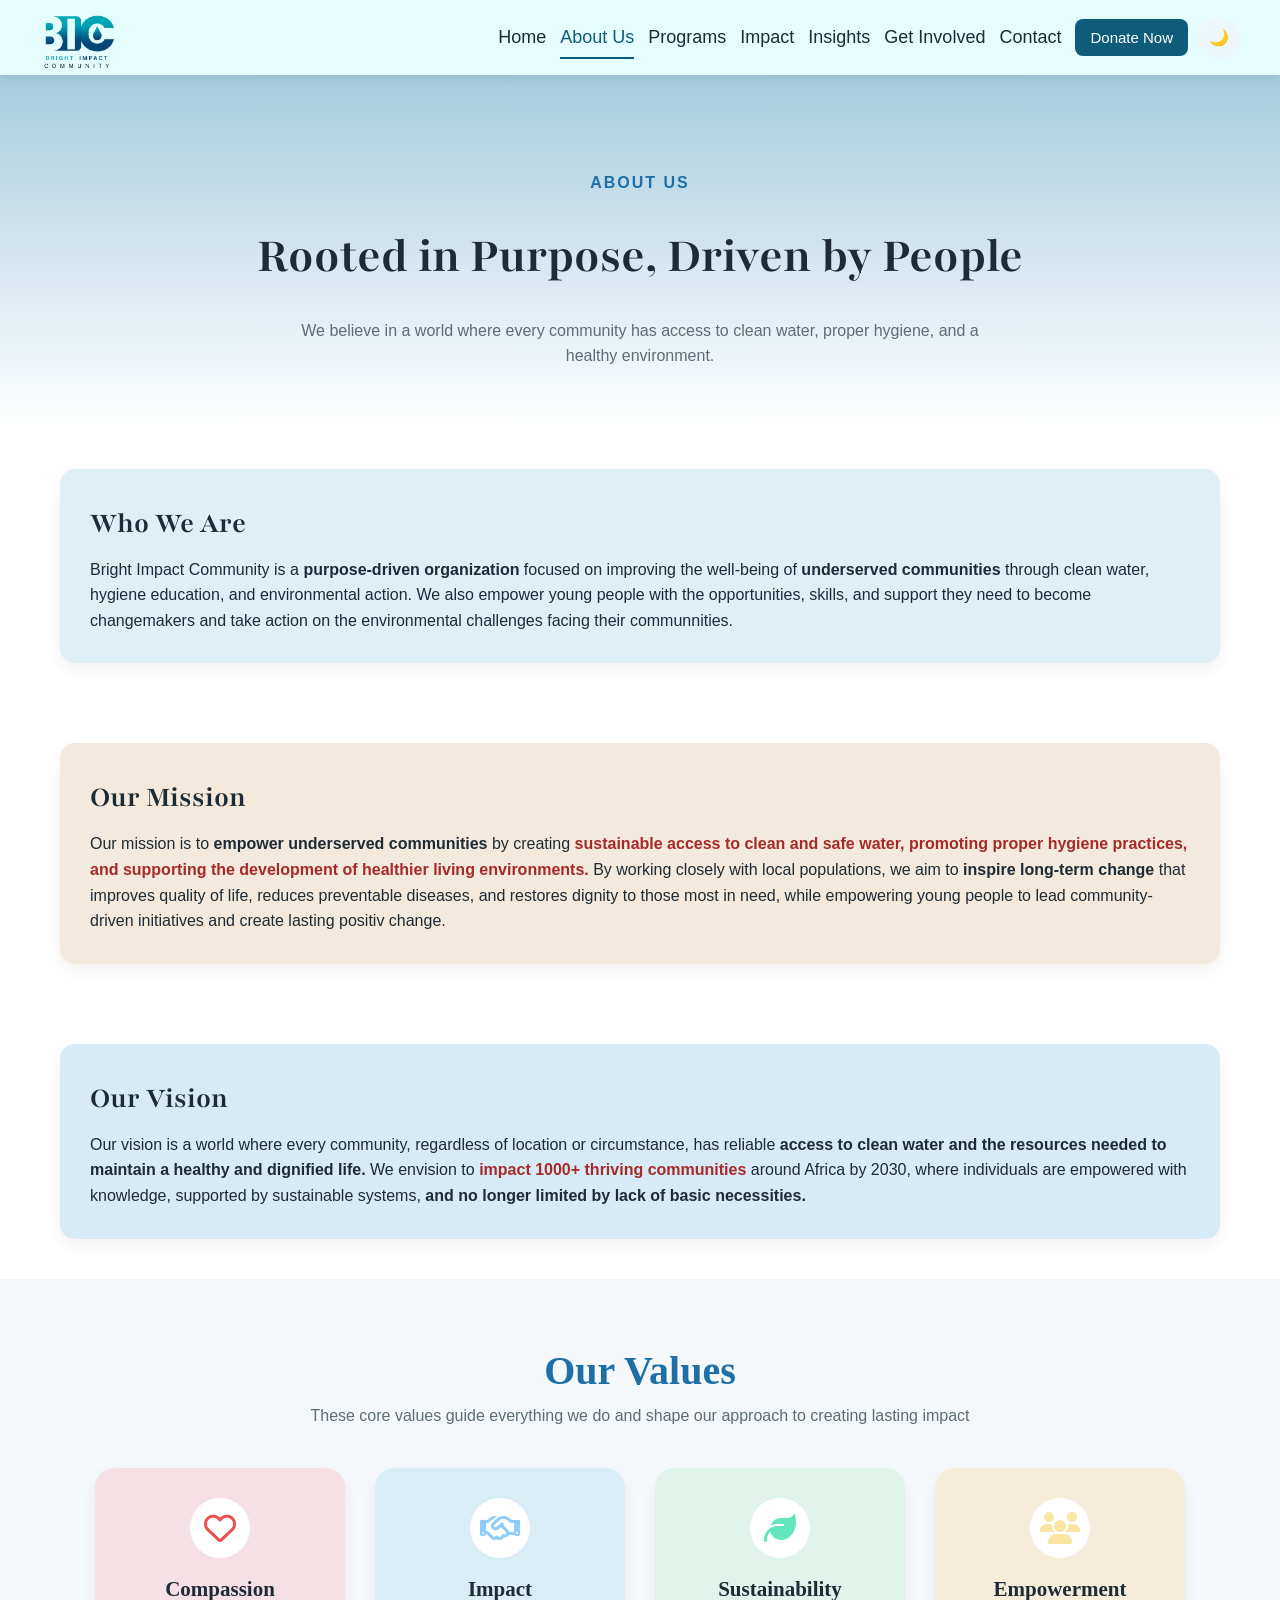
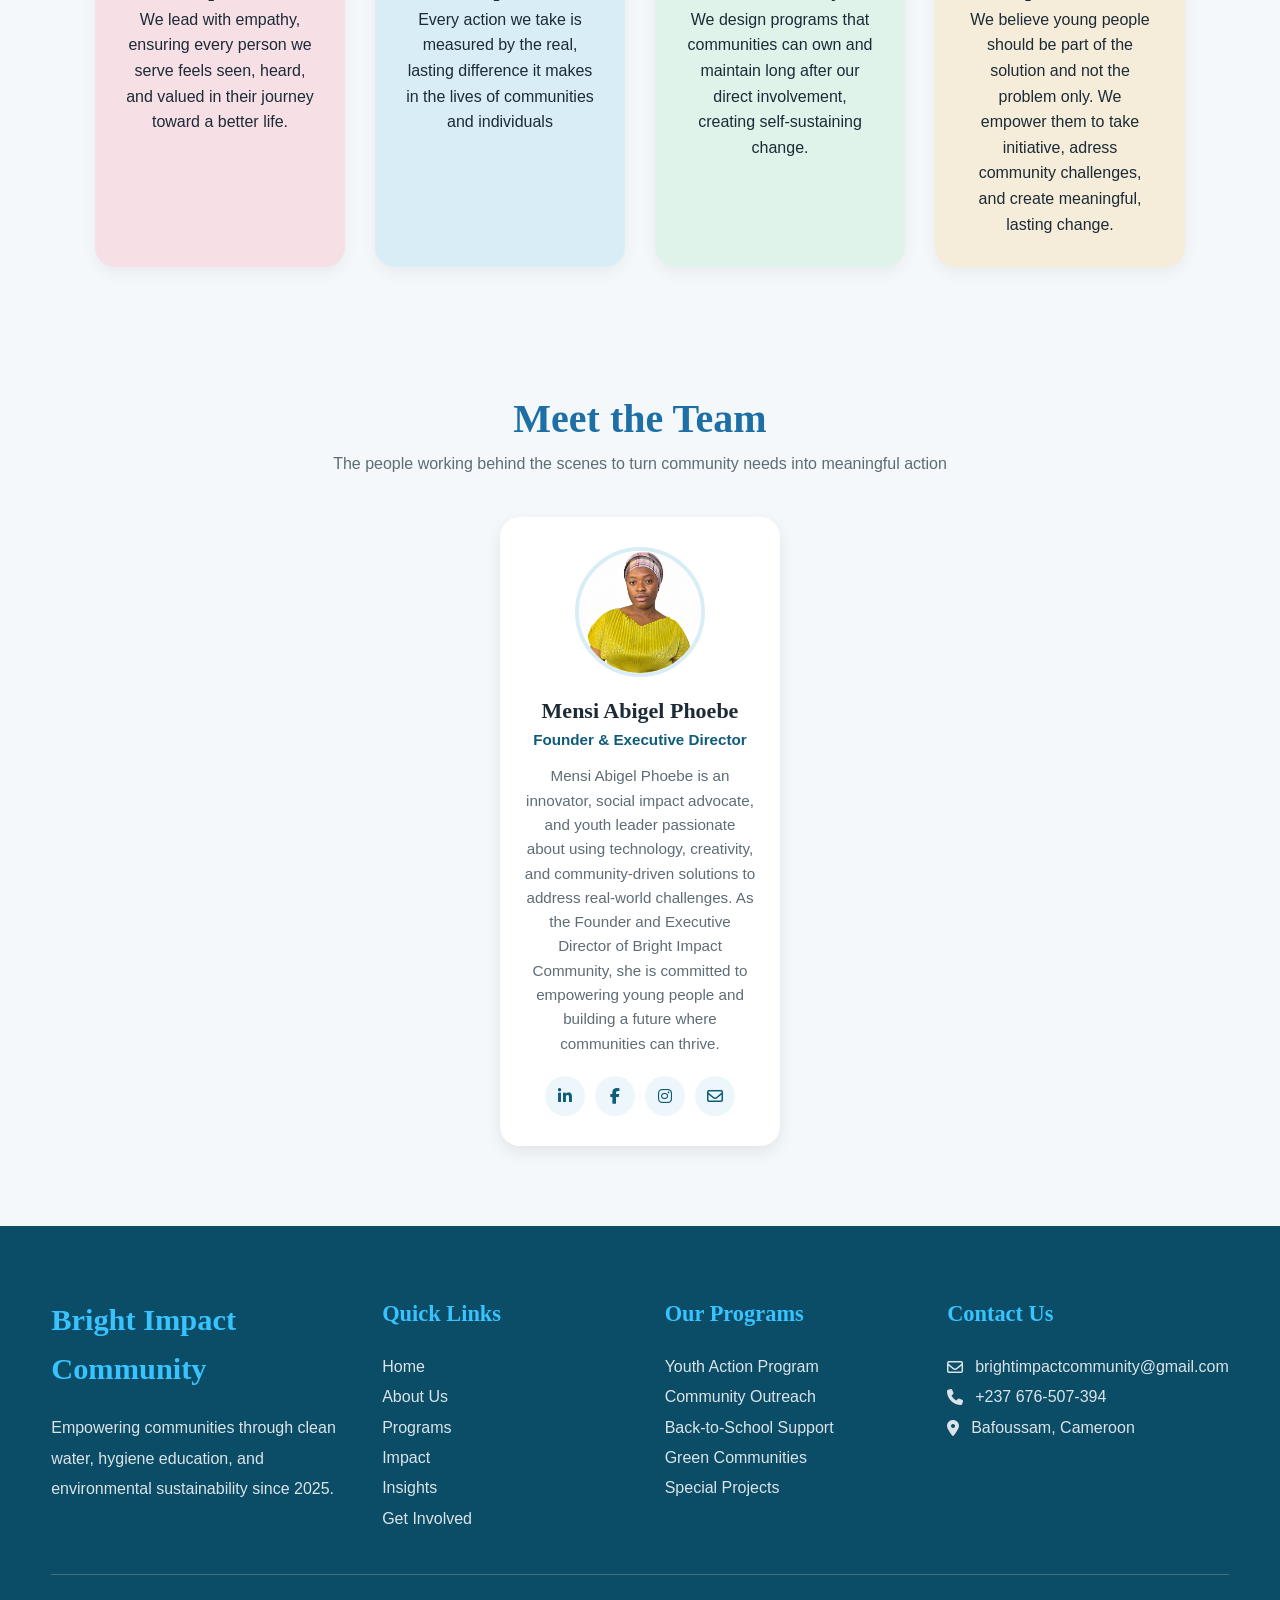
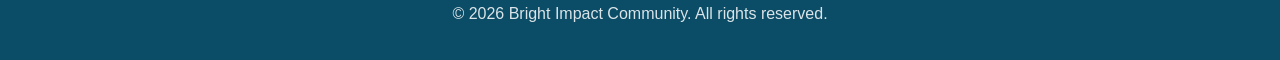
==== commit d0a9d2d9: "Update About.html" ====
--- a/About.html
+++ b/About.html
@@ -144,7 +144,7 @@
                 <a href="https://www.linkedin.com/in/mensi-abigael-phoebe-26687532b?utm_source=share_via&utm_content=profile&utm_medium=member_android" target="_blank" rel="noopener" aria-label="LinkedIn"><i class="fa-brands fa-linkedin-in"></i></a>
                 <a href="https://www.facebook.com/share/19jhrz7Std/" target="_blank" rel="noopener" aria-label="Facebook"><i class="fa-brands fa-facebook-f"></i></a>
                 <a href="https://www.instagram.com/abhi_phoebe?mdxt=d3Nodm0zaGZ2aDg0" target="_blank" rel="noopener" aria-label="Instagram"><i class="fa-brands fa-instagram"></i></a>
-                <a href="abhiphoebe87@gmail.com" aria-label="Email"><i class="fa-regular fa-envelope"></i></a>
+                <a href="mailto:abhiphoebe87@gmail.com" aria-label="Email"><i class="fa-regular fa-envelope"></i></a>
             </div>
         </div>
         <!-- ===== ...to here ===== -->
@@ -208,4 +208,4 @@
 
 <script src="about.js"></script>
 </body>
-</html>+</html>
